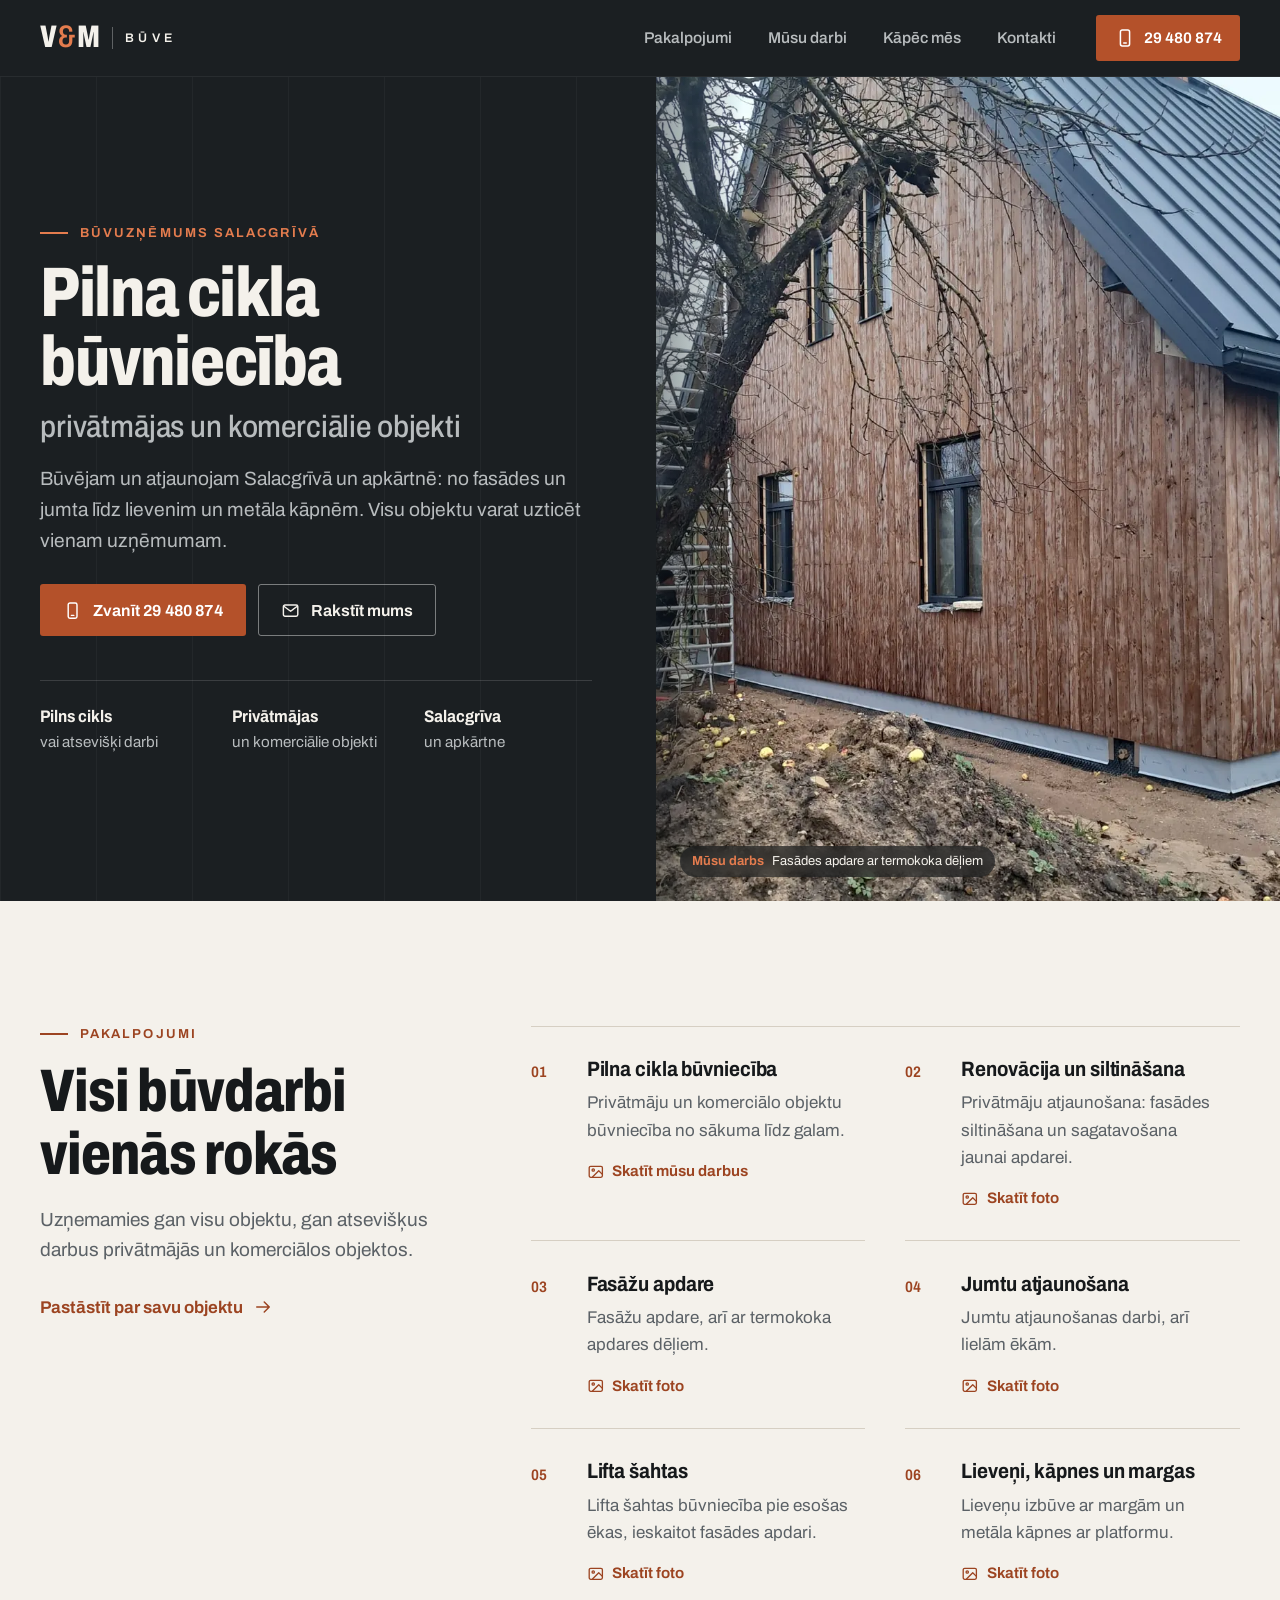
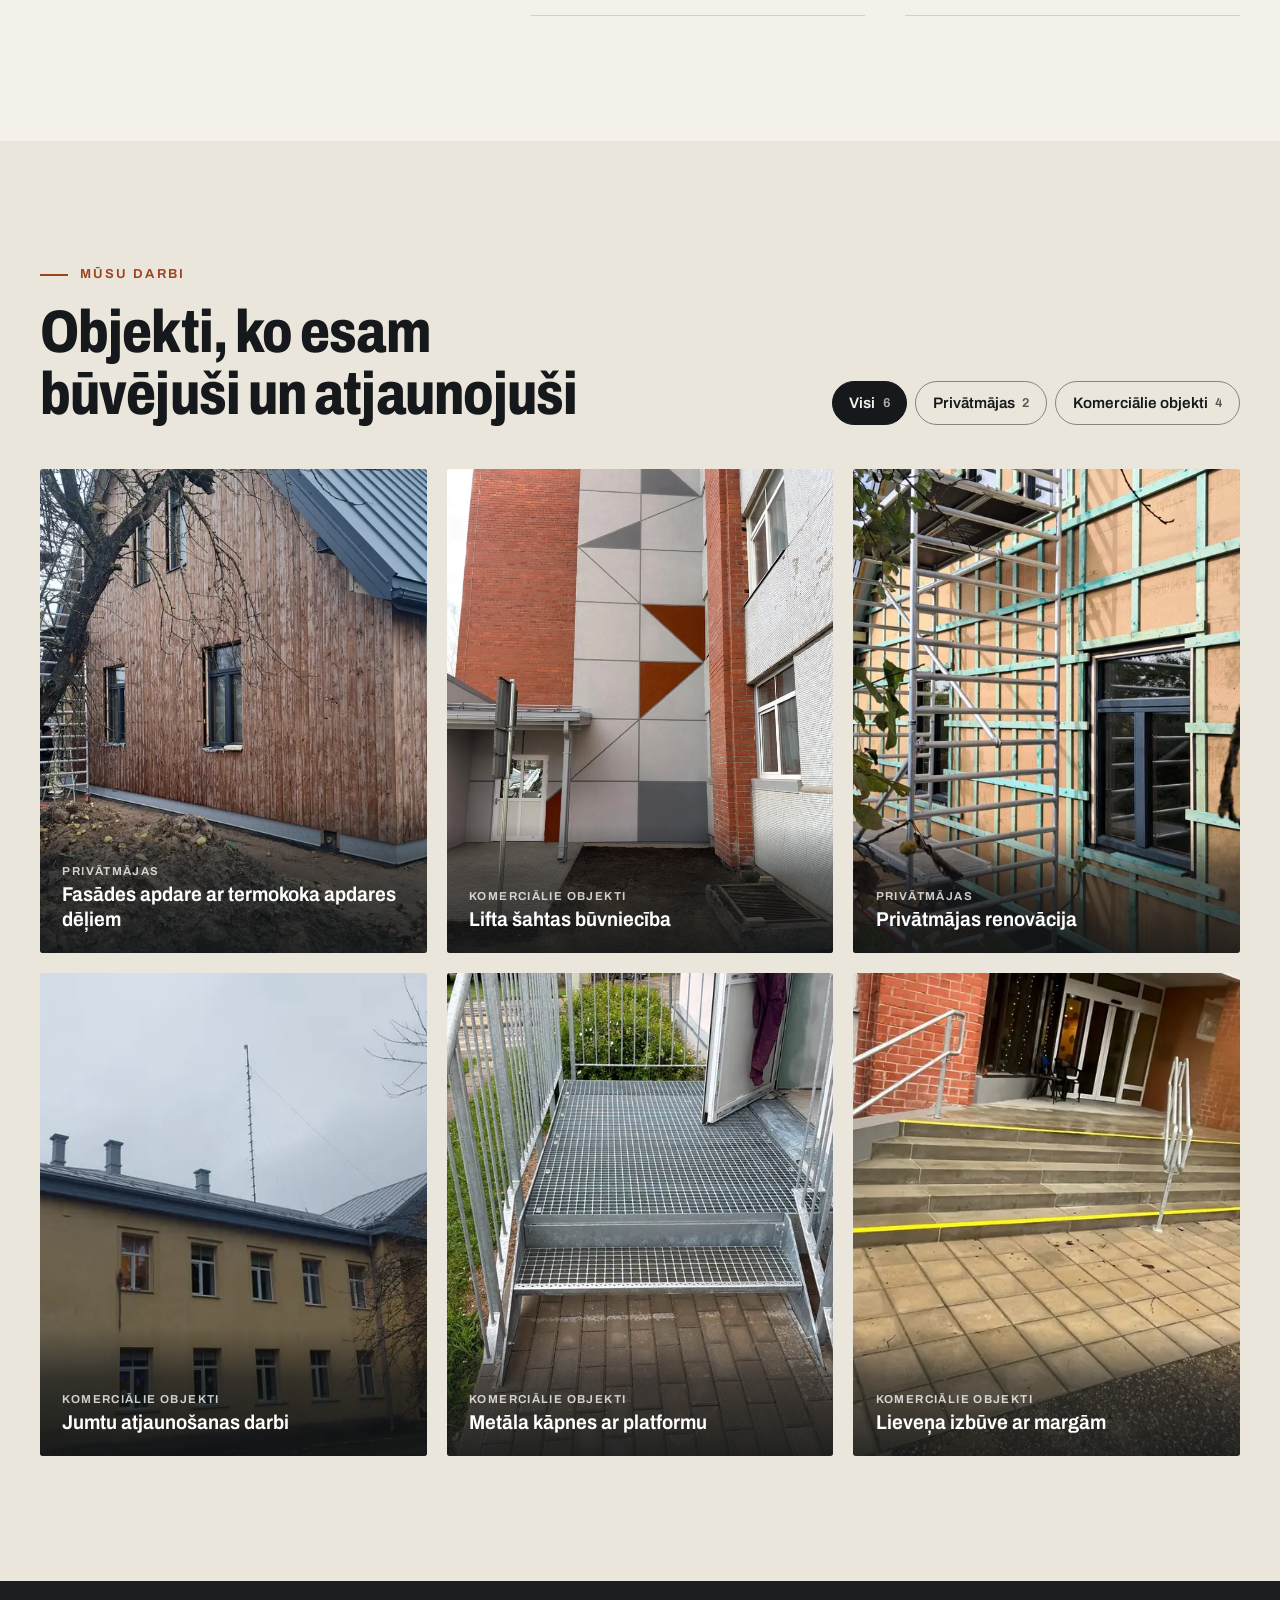
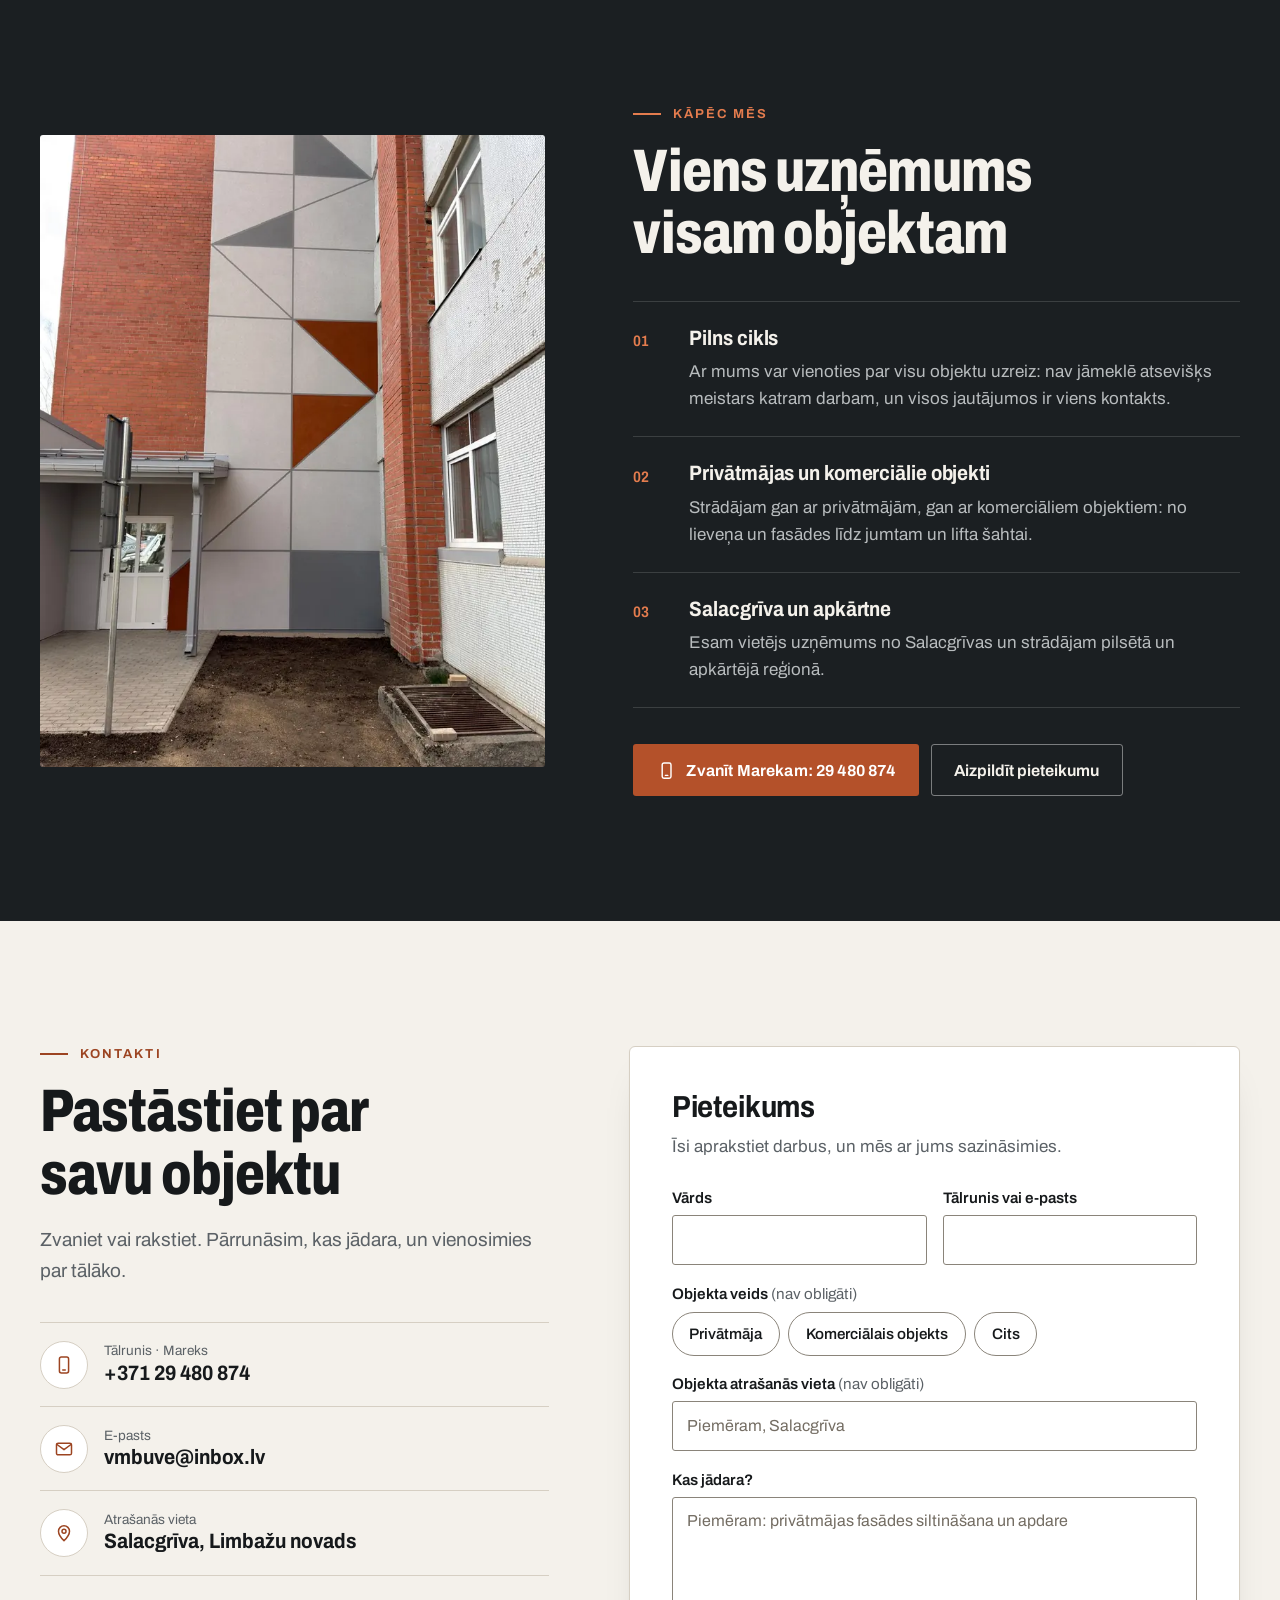
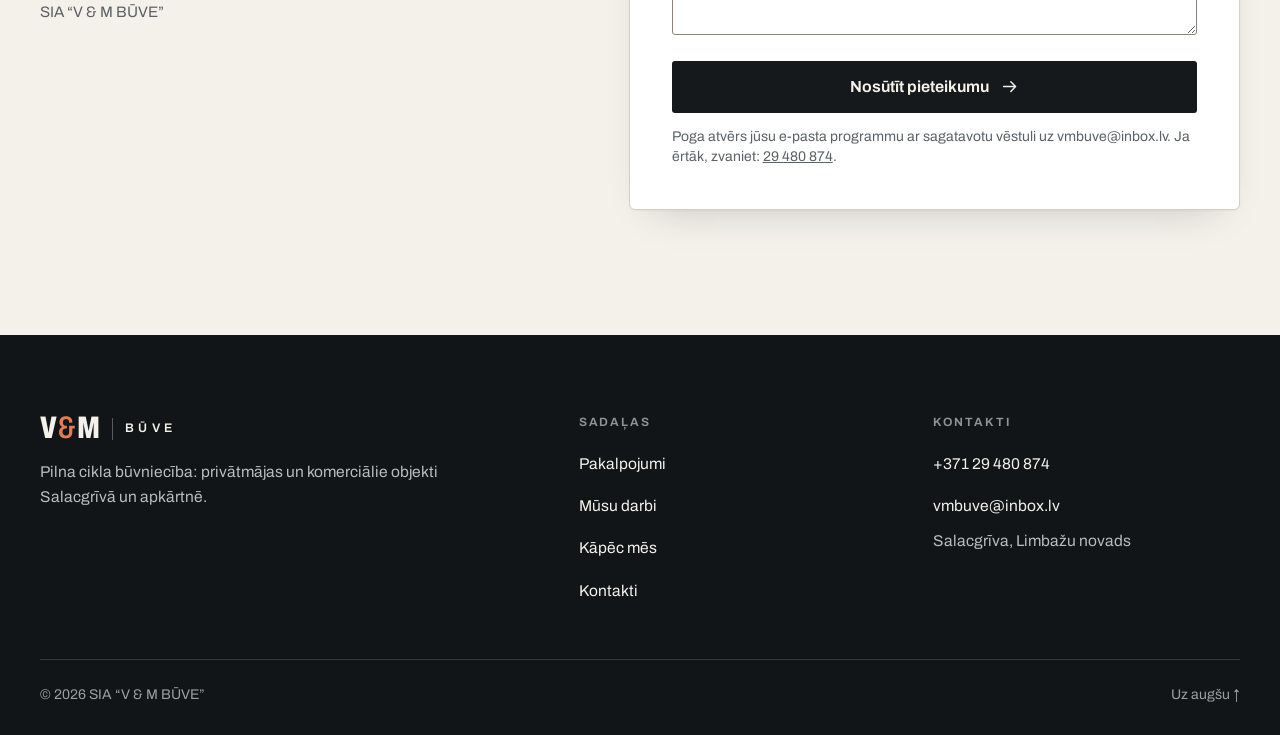
==== index.html @ 49318ffb "Homepage concept vmbuve" ====
<!doctype html>
<html lang="lv">
<head>
  <meta charset="utf-8">
  <meta name="viewport" content="width=device-width, initial-scale=1, viewport-fit=cover">
  <title>V &amp; M Būve: pilna cikla būvniecība Salacgrīvā</title>
  <meta name="description" content="SIA “V &amp; M BŪVE”: pilna cikla būvniecība Salacgrīvā un apkārtnē: privātmājas un komerciālie objekti, renovācija, fasādes, jumti, lieveņi un metāla kāpnes. Tālr. 29 480 874.">
  <meta name="robots" content="noindex">
  <meta name="theme-color" content="#1b1f22">
  <meta name="format-detection" content="telephone=no">

  <meta property="og:type" content="website">
  <meta property="og:locale" content="lv_LV">
  <meta property="og:site_name" content="V &amp; M Būve">
  <meta property="og:title" content="V &amp; M Būve: pilna cikla būvniecība Salacgrīvā">
  <meta property="og:description" content="Privātmājas un komerciālie objekti Salacgrīvā un apkārtnē: būvniecība, renovācija, fasādes, jumti, lieveņi un metāla kāpnes. Zvaniet: 29 480 874.">
  <meta property="og:url" content="https://vasylian.com/vmbuve/">
  <meta property="og:image" content="https://vasylian.com/vmbuve/assets/img/og-image.jpg">
  <meta property="og:image:type" content="image/jpeg">
  <meta property="og:image:width" content="1200">
  <meta property="og:image:height" content="630">
  <meta property="og:image:alt" content="V &amp; M Būve: privātmājas fasāde ar termokoka apdares dēļiem">
  <meta name="twitter:card" content="summary_large_image">

  <link rel="icon" href="assets/img/favicon.svg" type="image/svg+xml">
  <link rel="apple-touch-icon" href="assets/img/apple-touch-icon.png">

  <link rel="preconnect" href="https://fonts.googleapis.com">
  <link rel="preconnect" href="https://fonts.gstatic.com" crossorigin>
  <link rel="preload" as="image"
        href="assets/img/darbi/fasade-apdare-ar-termokoka-apdares-deliem-1600.webp"
        imagesrcset="assets/img/darbi/fasade-apdare-ar-termokoka-apdares-deliem-960.webp 540w, assets/img/darbi/fasade-apdare-ar-termokoka-apdares-deliem-1600.webp 900w"
        imagesizes="(min-width: 1024px) 50vw, 100vw" fetchpriority="high">
  <link rel="stylesheet" href="https://fonts.googleapis.com/css2?family=Archivo:wdth,wght@62..125,400..800&amp;display=swap">
  <link rel="stylesheet" href="assets/css/style.css">

  <script type="application/ld+json">
  {
    "@context": "https://schema.org",
    "@type": "GeneralContractor",
    "name": "V & M Būve",
    "legalName": "SIA \"V & M BŪVE\"",
    "description": "Pilna cikla būvniecība: privātmājas un komerciālie objekti.",
    "telephone": "+371 29480874",
    "email": "vmbuve@inbox.lv",
    "address": {
      "@type": "PostalAddress",
      "addressLocality": "Salacgrīva",
      "addressRegion": "Limbažu novads",
      "addressCountry": "LV"
    },
    "areaServed": "Salacgrīva un apkārtne",
    "contactPoint": {
      "@type": "ContactPoint",
      "name": "Mareks",
      "telephone": "+371 29480874",
      "email": "vmbuve@inbox.lv",
      "contactType": "customer service",
      "availableLanguage": "lv"
    }
  }
  </script>

  <script src="assets/js/main.js" defer></script>
</head>
<body>
  <a class="skip-link" href="#saturs">Pāriet uz saturu</a>

  <svg width="0" height="0" style="position:absolute" aria-hidden="true" focusable="false">
    <symbol id="i-phone" viewBox="0 0 24 24"><rect x="6.5" y="2.5" width="11" height="19" rx="2.2"/><path d="M10.5 18h3"/></symbol>
    <symbol id="i-mail" viewBox="0 0 24 24"><rect x="3" y="5" width="18" height="14" rx="2"/><path d="m3.6 6.6 8.4 6.2 8.4-6.2"/></symbol>
    <symbol id="i-pin" viewBox="0 0 24 24"><path d="M12 21.2s-6.6-6.1-6.6-11.3a6.6 6.6 0 0 1 13.2 0c0 5.2-6.6 11.3-6.6 11.3z"/><circle cx="12" cy="9.9" r="2.4"/></symbol>
    <symbol id="i-arrow-right" viewBox="0 0 24 24"><path d="M4.5 12h15M13.5 6l6 6-6 6"/></symbol>
    <symbol id="i-arrow-left" viewBox="0 0 24 24"><path d="M19.5 12h-15M10.5 6l-6 6 6 6"/></symbol>
    <symbol id="i-close" viewBox="0 0 24 24"><path d="M6 6l12 12M18 6 6 18"/></symbol>
    <symbol id="i-expand" viewBox="0 0 24 24"><path d="M14 4h6v6M10 20H4v-6M20 4l-6.5 6.5M4 20l6.5-6.5"/></symbol>
    <symbol id="i-image" viewBox="0 0 24 24"><rect x="3" y="4.5" width="18" height="15" rx="2"/><circle cx="8.5" cy="9.5" r="1.6"/><path d="m21 15.5-5-5-8.5 8.5"/></symbol>
  </svg>

  <header class="site-header" id="top">
    <div class="container header-inner">
      <a class="brand" href="#top" aria-label="V &amp; M Būve, uz lapas sākumu">
        <span class="brand-vm" aria-hidden="true">V<span class="brand-amp">&amp;</span>M</span>
        <span class="brand-buve" aria-hidden="true">Būve</span>
      </a>

      <nav class="nav" id="nav" aria-label="Galvenā navigācija">
        <ul>
          <li><a href="#pakalpojumi">Pakalpojumi</a></li>
          <li><a href="#darbi">Mūsu darbi</a></li>
          <li><a href="#kapec-mes">Kāpēc mēs</a></li>
          <li><a href="#kontakti">Kontakti</a></li>
        </ul>
        <div class="nav-contacts">
          <a class="btn btn-primary btn-tel" href="tel:+37129480874">
            <svg class="icon" aria-hidden="true"><use href="#i-phone"/></svg>Zvanīt +371 29 480 874
          </a>
          <a class="btn btn-ghost" href="mailto:vmbuve@inbox.lv">
            <svg class="icon" aria-hidden="true"><use href="#i-mail"/></svg>vmbuve@inbox.lv
          </a>
        </div>
      </nav>

      <a class="header-call" href="tel:+37129480874" aria-label="Zvanīt: +371 29 480 874">
        <svg class="icon" aria-hidden="true"><use href="#i-phone"/></svg>
        <span class="header-call-text">29 480 874</span>
      </a>

      <button class="menu-toggle" type="button" aria-expanded="false" aria-controls="nav">
        <span class="sr-only">Izvēlne</span>
        <span class="menu-bars" aria-hidden="true"><span></span><span></span><span></span></span>
      </button>
    </div>
  </header>

  <main id="saturs">

    <section class="hero is-dark" aria-labelledby="hero-title">
      <figure class="hero-media">
        <img src="assets/img/darbi/fasade-apdare-ar-termokoka-apdares-deliem-1600.webp"
             srcset="assets/img/darbi/fasade-apdare-ar-termokoka-apdares-deliem-960.webp 540w, assets/img/darbi/fasade-apdare-ar-termokoka-apdares-deliem-1600.webp 900w"
             sizes="(min-width: 1024px) 50vw, 100vw"
             width="900" height="1600"
             alt="Privātmāja ar termokoka apdares dēļu fasādi un metāla jumtu"
             fetchpriority="high" decoding="async">
        <figcaption class="hero-caption"><span><b>Mūsu darbs</b> Fasādes apdare ar termokoka dēļiem</span></figcaption>
      </figure>

      <div class="hero-body">
        <p class="eyebrow">Būvuzņēmums Salacgrīvā</p>
        <h1 id="hero-title">Pilna cikla būvniecība<span class="sr-only">: </span><span class="hero-sub">privātmājas un komerciālie objekti</span></h1>
        <p class="hero-lead">Būvējam un atjaunojam Salacgrīvā un apkārtnē: no fasādes un jumta līdz lievenim un metāla kāpnēm. Visu objektu varat uzticēt vienam uzņēmumam.</p>
        <div class="hero-actions">
          <a class="btn btn-primary btn-tel" href="tel:+37129480874">
            <svg class="icon" aria-hidden="true"><use href="#i-phone"/></svg>Zvanīt 29 480 874
          </a>
          <a class="btn btn-ghost" href="#pieteikums">
            <svg class="icon" aria-hidden="true"><use href="#i-mail"/></svg>Rakstīt mums
          </a>
        </div>
        <ul class="hero-facts">
          <li><strong>Pilns cikls</strong>vai atsevišķi darbi</li>
          <li><strong>Privātmājas</strong>un komerciālie objekti</li>
          <li><strong>Salacgrīva</strong>un apkārtne</li>
        </ul>
      </div>
    </section>

    <section class="section services" id="pakalpojumi" aria-labelledby="pakalpojumi-title">
      <div class="container services-grid">
        <div class="services-head">
          <p class="eyebrow">Pakalpojumi</p>
          <h2 id="pakalpojumi-title">Visi būvdarbi vienās rokās</h2>
          <p class="section-lead">Uzņemamies gan visu objektu, gan atsevišķus darbus privātmājās un komerciālos objektos.</p>
          <a class="link-arrow" href="#pieteikums">Pastāstīt par savu objektu <svg class="icon" aria-hidden="true"><use href="#i-arrow-right"/></svg></a>
        </div>

        <ol class="service-list">
          <li class="service">
            <span class="service-num" aria-hidden="true">01</span>
            <h3>Pilna cikla būvniecība</h3>
            <p>Privātmāju un komerciālo objektu būvniecība no sākuma līdz galam.</p>
            <a class="service-photo" href="#darbi"><svg class="icon" aria-hidden="true"><use href="#i-image"/></svg>Skatīt mūsu darbus</a>
          </li>
          <li class="service">
            <span class="service-num" aria-hidden="true">02</span>
            <h3>Renovācija un siltināšana</h3>
            <p>Privātmāju atjaunošana: fasādes siltināšana un sagatavošana jaunai apdarei.</p>
            <button class="service-photo" type="button" data-images="privatmajas-renovacija" hidden><svg class="icon" aria-hidden="true"><use href="#i-image"/></svg>Skatīt foto<span class="sr-only">: Renovācija un siltināšana</span></button>
          </li>
          <li class="service">
            <span class="service-num" aria-hidden="true">03</span>
            <h3>Fasāžu apdare</h3>
            <p>Fasāžu apdare, arī ar termokoka apdares dēļiem.</p>
            <button class="service-photo" type="button" data-images="fasade-apdare-ar-termokoka-apdares-deliem" hidden><svg class="icon" aria-hidden="true"><use href="#i-image"/></svg>Skatīt foto<span class="sr-only">: Fasāžu apdare</span></button>
          </li>
          <li class="service">
            <span class="service-num" aria-hidden="true">04</span>
            <h3>Jumtu atjaunošana</h3>
            <p>Jumtu atjaunošanas darbi, arī lielām ēkām.</p>
            <button class="service-photo" type="button" data-images="jumtu-atjaunosanas-darbi" hidden><svg class="icon" aria-hidden="true"><use href="#i-image"/></svg>Skatīt foto<span class="sr-only">: Jumtu atjaunošana</span></button>
          </li>
          <li class="service">
            <span class="service-num" aria-hidden="true">05</span>
            <h3>Lifta šahtas</h3>
            <p>Lifta šahtas būvniecība pie esošas ēkas, ieskaitot fasādes apdari.</p>
            <button class="service-photo" type="button" data-images="lifta-sahtas-buvnieciba" hidden><svg class="icon" aria-hidden="true"><use href="#i-image"/></svg>Skatīt foto<span class="sr-only">: Lifta šahtas</span></button>
          </li>
          <li class="service">
            <span class="service-num" aria-hidden="true">06</span>
            <h3>Lieveņi, kāpnes un margas</h3>
            <p>Lieveņu izbūve ar margām un metāla kāpnes ar platformu.</p>
            <button class="service-photo" type="button" data-images="lievena-izbuve-ar-margam metala-kapnes-ar-platformu" hidden><svg class="icon" aria-hidden="true"><use href="#i-image"/></svg>Skatīt foto<span class="sr-only">: Lieveņi, kāpnes un margas</span></button>
          </li>
        </ol>
      </div>
    </section>

    <section class="section works" id="darbi" aria-labelledby="darbi-title">
      <div class="container">
        <div class="works-head">
          <div>
            <p class="eyebrow">Mūsu darbi</p>
            <h2 id="darbi-title">Objekti, ko esam būvējuši un atjaunojuši</h2>
          </div>
          <div class="filters" id="filters" role="group" aria-label="Rādīt objektus" hidden></div>
        </div>
        <ul class="gallery" id="gallery"></ul>
        <noscript><p class="gallery-note">Lai apskatītu fotogrāfijas, pārlūkā ieslēdziet JavaScript.</p></noscript>
      </div>
    </section>

    <section class="section why is-dark" id="kapec-mes" aria-labelledby="kapec-title">
      <div class="container why-grid">
        <figure class="why-media">
          <img src="assets/img/darbi/lifta-sahtas-buvnieciba-960.webp"
               srcset="assets/img/darbi/lifta-sahtas-buvnieciba-960.webp 720w, assets/img/darbi/lifta-sahtas-buvnieciba-1600.webp 1200w"
               sizes="(min-width: 1024px) 40vw, 100vw"
               width="720" height="960"
               alt="Lifta šahta pie esošas ēkas ar ģeometrisku fasādes rakstu"
               loading="lazy" decoding="async">
        </figure>

        <div class="why-body">
          <p class="eyebrow">Kāpēc mēs</p>
          <h2 id="kapec-title">Viens uzņēmums visam objektam</h2>
          <ol class="why-list">
            <li class="why-item">
              <span class="why-num" aria-hidden="true">01</span>
              <h3>Pilns cikls</h3>
              <p>Ar mums var vienoties par visu objektu uzreiz: nav jāmeklē atsevišķs meistars katram darbam, un visos jautājumos ir viens kontakts.</p>
            </li>
            <li class="why-item">
              <span class="why-num" aria-hidden="true">02</span>
              <h3>Privātmājas un komerciālie objekti</h3>
              <p>Strādājam gan ar privātmājām, gan ar komerciāliem objektiem: no lieveņa un fasādes līdz jumtam un lifta šahtai.</p>
            </li>
            <li class="why-item">
              <span class="why-num" aria-hidden="true">03</span>
              <h3>Salacgrīva un apkārtne</h3>
              <p>Esam vietējs uzņēmums no Salacgrīvas un strādājam pilsētā un apkārtējā reģionā.</p>
            </li>
          </ol>
          <div class="why-actions">
            <a class="btn btn-primary btn-tel" href="tel:+37129480874">
              <svg class="icon" aria-hidden="true"><use href="#i-phone"/></svg>Zvanīt Marekam: 29 480 874
            </a>
            <a class="btn btn-ghost" href="#pieteikums">Aizpildīt pieteikumu</a>
          </div>
        </div>
      </div>
    </section>

    <section class="section contact" id="kontakti" aria-labelledby="kontakti-title">
      <div class="container contact-grid">
        <div class="contact-info">
          <p class="eyebrow">Kontakti</p>
          <h2 id="kontakti-title">Pastāstiet par savu objektu</h2>
          <p class="section-lead">Zvaniet vai rakstiet. Pārrunāsim, kas jādara, un vienosimies par tālāko.</p>

          <ul class="contact-list">
            <li>
              <a class="contact-row" href="tel:+37129480874">
                <span class="contact-ico"><svg class="icon" aria-hidden="true"><use href="#i-phone"/></svg></span>
                <span><span class="contact-label">Tālrunis · Mareks</span><span class="contact-value">+371 29 480 874</span></span>
              </a>
            </li>
            <li>
              <a class="contact-row" href="mailto:vmbuve@inbox.lv">
                <span class="contact-ico"><svg class="icon" aria-hidden="true"><use href="#i-mail"/></svg></span>
                <span><span class="contact-label">E-pasts</span><span class="contact-value">vmbuve@inbox.lv</span></span>
              </a>
            </li>
            <li>
              <div class="contact-row">
                <span class="contact-ico"><svg class="icon" aria-hidden="true"><use href="#i-pin"/></svg></span>
                <span><span class="contact-label">Atrašanās vieta</span><span class="contact-value">Salacgrīva, Limbažu novads</span></span>
              </div>
            </li>
          </ul>
          <p class="contact-company">SIA “V &amp; M BŪVE”</p>
        </div>

        <form class="enquiry" id="pieteikums" action="mailto:vmbuve@inbox.lv" method="post" enctype="text/plain" aria-labelledby="pieteikums-title">
          <h3 id="pieteikums-title">Pieteikums</h3>
          <p class="enquiry-intro">Īsi aprakstiet darbus, un mēs ar jums sazināsimies.</p>

          <div class="field-row">
            <div class="field">
              <label for="f-vards">Vārds</label>
              <input id="f-vards" name="vards" type="text" autocomplete="name" required aria-describedby="f-vards-err">
              <p class="field-error" id="f-vards-err" aria-live="polite"></p>
            </div>
            <div class="field">
              <label for="f-kontakts">Tālrunis vai e-pasts</label>
              <input id="f-kontakts" name="kontakts" type="text" autocomplete="tel" required aria-describedby="f-kontakts-err">
              <p class="field-error" id="f-kontakts-err" aria-live="polite"></p>
            </div>
          </div>

          <fieldset class="choice-group">
            <legend>Objekta veids <span class="optional">(nav obligāti)</span></legend>
            <div class="choices">
              <label class="choice"><input type="radio" name="objekts" value="Privātmāja"><span>Privātmāja</span></label>
              <label class="choice"><input type="radio" name="objekts" value="Komerciālais objekts"><span>Komerciālais objekts</span></label>
              <label class="choice"><input type="radio" name="objekts" value="Cits"><span>Cits</span></label>
            </div>
          </fieldset>

          <div class="field">
            <label for="f-vieta">Objekta atrašanās vieta <span class="optional">(nav obligāti)</span></label>
            <input id="f-vieta" name="vieta" type="text" autocomplete="address-level2" placeholder="Piemēram, Salacgrīva">
          </div>

          <div class="field">
            <label for="f-apraksts">Kas jādara?</label>
            <textarea id="f-apraksts" name="apraksts" rows="5" required aria-describedby="f-apraksts-err" placeholder="Piemēram: privātmājas fasādes siltināšana un apdare"></textarea>
            <p class="field-error" id="f-apraksts-err" aria-live="polite"></p>
          </div>

          <button class="btn btn-dark enquiry-submit" type="submit">
            Nosūtīt pieteikumu <svg class="icon" aria-hidden="true"><use href="#i-arrow-right"/></svg>
          </button>
          <p class="form-note">Poga atvērs jūsu e-pasta programmu ar sagatavotu vēstuli uz vmbuve@inbox.lv. Ja ērtāk, zvaniet: <a href="tel:+37129480874">29 480 874</a>.</p>
          <p class="form-status" id="form-status" role="status" hidden></p>
        </form>
      </div>
    </section>

  </main>

  <footer class="site-footer">
    <div class="container footer-grid">
      <div class="footer-brand">
        <a class="brand" href="#top" aria-label="V &amp; M Būve, uz lapas sākumu">
          <span class="brand-vm" aria-hidden="true">V<span class="brand-amp">&amp;</span>M</span>
          <span class="brand-buve" aria-hidden="true">Būve</span>
        </a>
        <p>Pilna cikla būvniecība: privātmājas un komerciālie objekti Salacgrīvā un apkārtnē.</p>
      </div>
      <nav aria-label="Lapas sadaļas">
        <p class="footer-title">Sadaļas</p>
        <ul class="footer-links">
          <li><a href="#pakalpojumi">Pakalpojumi</a></li>
          <li><a href="#darbi">Mūsu darbi</a></li>
          <li><a href="#kapec-mes">Kāpēc mēs</a></li>
          <li><a href="#kontakti">Kontakti</a></li>
        </ul>
      </nav>
      <div>
        <p class="footer-title">Kontakti</p>
        <ul class="footer-links">
          <li><a href="tel:+37129480874">+371 29 480 874</a></li>
          <li><a href="mailto:vmbuve@inbox.lv">vmbuve@inbox.lv</a></li>
          <li>Salacgrīva, Limbažu novads</li>
        </ul>
      </div>
    </div>
    <div class="container footer-bottom">
      <p>© 2026 SIA “V &amp; M BŪVE”</p>
      <a href="#top">Uz augšu ↑</a>
    </div>
  </footer>

  <div class="callbar" id="callbar">
    <a class="btn btn-primary btn-tel" href="tel:+37129480874">
      <svg class="icon" aria-hidden="true"><use href="#i-phone"/></svg>Zvanīt
    </a>
    <a class="btn btn-ghost" href="#pieteikums">
      <svg class="icon" aria-hidden="true"><use href="#i-mail"/></svg>Rakstīt
    </a>
  </div>

  <dialog class="lightbox" id="lightbox" aria-labelledby="lb-title">
    <div class="lb">
      <div class="lb-top">
        <span class="lb-count" id="lb-count"></span>
        <button class="lb-btn lb-close" type="button" aria-label="Aizvērt">
          <svg class="icon" aria-hidden="true"><use href="#i-close"/></svg>
        </button>
      </div>
      <div class="lb-stage" id="lb-stage"></div>
      <div class="lb-bottom">
        <div class="lb-caption">
          <p class="lb-cat" id="lb-cat"></p>
          <p class="lb-title" id="lb-title"></p>
        </div>
        <div class="lb-nav">
          <button class="lb-btn lb-prev" type="button" aria-label="Iepriekšējais foto">
            <svg class="icon" aria-hidden="true"><use href="#i-arrow-left"/></svg>
          </button>
          <button class="lb-btn lb-next" type="button" aria-label="Nākamais foto">
            <svg class="icon" aria-hidden="true"><use href="#i-arrow-right"/></svg>
          </button>
        </div>
      </div>
    </div>
  </dialog>
</body>
</html>
---- assets/css/style.css ----
/* V & M Būve — style.css */

:root {
  --paper: #f4f1eb;
  --paper-2: #ebe6dc;
  --white: #ffffff;
  --ink: #16191b;
  --ink-2: #3a4045;
  --muted: #5b6166;
  --line: #d6cfc3;
  --field-line: #8a847a;
  --graphite: #1b1f22;
  --graphite-2: #23282c;
  --graphite-3: #121517;
  --graphite-line: rgba(255, 255, 255, 0.14);
  --on-dark: #f4f1eb;
  --on-dark-2: #b8bcbe;
  --accent: #b4512a;
  --accent-hover: #9a4322;
  --accent-ink: #9c4421;
  --accent-light: #e47c4e;
  --error: #a3261a;
  --focus: var(--accent-ink);
  --radius: 3px;
  --header-h: 64px;
  --gutter: clamp(1.25rem, 4vw, 2.5rem);
  --container: 77.5rem;
  --font: "Archivo", "Segoe UI", Roboto, "Helvetica Neue", Arial, sans-serif;
  --ease: cubic-bezier(0.2, 0.7, 0.2, 1);
}

@media (min-width: 1024px) {
  :root { --header-h: 76px; }
}

/* ---------- base ---------- */

*, *::before, *::after { box-sizing: border-box; }

html {
  -webkit-text-size-adjust: 100%;
  text-size-adjust: 100%;
  scroll-padding-top: var(--header-h);
}

@media (prefers-reduced-motion: no-preference) {
  html { scroll-behavior: smooth; }
}

html.lb-open,
html.menu-open { overflow: hidden; }

@media (min-width: 1024px) {
  html.menu-open { overflow: visible; }
}

body {
  margin: 0;
  background: var(--paper);
  color: var(--ink);
  font-family: var(--font);
  font-size: 1.0625rem;
  line-height: 1.6;
  -webkit-font-smoothing: antialiased;
  -moz-osx-font-smoothing: grayscale;
}

img, svg { display: block; max-width: 100%; }
img { height: auto; }

a { color: inherit; }

p { margin: 0; text-wrap: pretty; }

h1, h2, h3 {
  margin: 0;
  font-weight: 800;
  font-stretch: 78%;
  line-height: 1.04;
  letter-spacing: -0.015em;
  text-wrap: balance;
}

h2 { font-size: clamp(2.125rem, 1.35rem + 3.1vw, 3.75rem); }

h3 {
  font-size: 1.3rem;
  font-weight: 700;
  font-stretch: 88%;
  line-height: 1.2;
  letter-spacing: -0.005em;
}

:focus-visible {
  outline: 3px solid var(--focus);
  outline-offset: 3px;
}

.sr-only {
  position: absolute !important;
  width: 1px; height: 1px;
  padding: 0; margin: -1px;
  overflow: hidden;
  clip: rect(0 0 0 0);
  white-space: nowrap;
  border: 0;
}

.skip-link {
  position: absolute;
  left: 1rem; top: -4rem;
  z-index: 100;
  padding: 0.75rem 1rem;
  background: var(--white);
  color: var(--ink);
  font-weight: 600;
  border-radius: var(--radius);
  text-decoration: none;
}
.skip-link:focus { top: 0.75rem; }

.container {
  width: min(100% - 2 * var(--gutter), var(--container));
  margin-inline: auto;
}

.section { padding-block: clamp(4.5rem, 3rem + 6vw, 8.5rem); }

.icon {
  width: 1.25rem;
  height: 1.25rem;
  flex: none;
  fill: none;
  stroke: currentColor;
  stroke-width: 1.8;
  stroke-linecap: round;
  stroke-linejoin: round;
}

.eyebrow {
  display: flex;
  align-items: center;
  gap: 0.75rem;
  margin-bottom: 1.1rem;
  font-size: 0.8125rem;
  font-weight: 650;
  line-height: 1.3;
  letter-spacing: 0.16em;
  text-transform: uppercase;
  color: var(--accent-ink);
}
.eyebrow::before {
  content: "";
  width: 1.75rem;
  height: 2px;
  background: currentColor;
  flex: none;
}

.section-lead {
  margin-top: 1.25rem;
  max-width: 34em;
  font-size: clamp(1.0625rem, 1rem + 0.25vw, 1.1875rem);
  color: var(--muted);
}

/* dark surfaces */
.is-dark {
  background: var(--graphite);
  color: var(--on-dark);
  --focus: var(--accent-light);
}
.is-dark .eyebrow { color: var(--accent-light); }
.is-dark .section-lead { color: var(--on-dark-2); }

/* ---------- buttons ---------- */

.btn {
  display: inline-flex;
  align-items: center;
  justify-content: center;
  gap: 0.65rem;
  min-height: 3.25rem;
  padding: 0.75rem 1.4rem;
  border: 1px solid transparent;
  border-radius: var(--radius);
  font: inherit;
  font-size: 1rem;
  font-weight: 650;
  line-height: 1.2;
  text-align: center;
  text-decoration: none;
  cursor: pointer;
  transition: background-color 0.2s, border-color 0.2s, color 0.2s;
}
.btn .icon { width: 1.2rem; height: 1.2rem; }

.btn-primary { background: var(--accent); color: #fff; }
.btn-primary:hover { background: var(--accent-hover); }

.btn-ghost { border-color: rgba(255, 255, 255, 0.42); color: var(--on-dark); }
.btn-ghost:hover { background: rgba(255, 255, 255, 0.08); border-color: rgba(255, 255, 255, 0.75); }

.btn-dark { background: var(--ink); color: var(--paper); }
.btn-dark:hover { background: #2c3236; }

.btn-tel { font-variant-numeric: tabular-nums; letter-spacing: 0.01em; }

.link-arrow {
  display: inline-flex;
  align-items: center;
  gap: 0.6rem;
  min-height: 44px;
  font-weight: 650;
  color: var(--accent-ink);
  text-decoration: none;
  border-bottom: 1px solid transparent;
}
.link-arrow .icon { transition: transform 0.25s var(--ease); }
.link-arrow:hover .icon { transform: translateX(4px); }

/* ---------- brand ---------- */

.brand {
  display: inline-flex;
  align-items: center;
  gap: 0.75rem;
  color: inherit;
  text-decoration: none;
  line-height: 1;
}
.brand-vm {
  font-size: 1.75rem;
  font-weight: 800;
  font-stretch: 72%;
  letter-spacing: 0.005em;
}
.brand-amp {
  margin: 0 0.04em;
  font-weight: 600;
  color: var(--accent-light);
}
.brand-buve {
  padding: 0.3rem 0 0.3rem 0.75rem;
  border-left: 1px solid rgba(255, 255, 255, 0.3);
  font-size: 0.78rem;
  font-weight: 600;
  letter-spacing: 0.36em;
  margin-right: -0.36em;
  text-transform: uppercase;
}

/* ---------- header ---------- */

.site-header {
  position: sticky;
  top: 0;
  z-index: 50;
  background: var(--graphite);
  color: var(--on-dark);
  --focus: var(--accent-light);
  border-bottom: 1px solid rgba(255, 255, 255, 0.06);
}

.header-inner {
  display: flex;
  align-items: center;
  gap: 0.5rem;
  height: var(--header-h);
}
.header-inner .brand { margin-right: auto; }

.nav {
  position: fixed;
  top: var(--header-h);
  left: 0;
  right: 0;
  bottom: 0;
  overflow-y: auto;
  overscroll-behavior: contain;
  padding: 0.25rem var(--gutter) 1.75rem;
  background: var(--graphite);
  border-top: 1px solid var(--graphite-line);
  box-shadow: 0 24px 40px rgba(0, 0, 0, 0.35);
  display: none;
}
.nav.is-open { display: block; }

.nav ul { list-style: none; margin: 0; padding: 0; }
.nav li { border-bottom: 1px solid var(--graphite-line); }
.nav ul a {
  display: block;
  padding: 1rem 0;
  color: var(--on-dark);
  text-decoration: none;
  font-size: 1.375rem;
  font-weight: 700;
  font-stretch: 85%;
}

.nav-contacts {
  display: grid;
  gap: 0.75rem;
  margin-top: 1.5rem;
}
.nav-contacts .btn { width: 100%; }

.header-call {
  display: inline-flex;
  align-items: center;
  justify-content: center;
  gap: 0.55rem;
  min-width: 44px;
  height: 44px;
  padding: 0 0.7rem;
  border-radius: var(--radius);
  background: var(--accent);
  color: #fff;
  font-weight: 650;
  font-size: 0.95rem;
  text-decoration: none;
  font-variant-numeric: tabular-nums;
  transition: background-color 0.2s;
}
.header-call:hover { background: var(--accent-hover); }
.header-call-text { display: none; }

.menu-toggle {
  display: inline-grid;
  place-items: center;
  width: 44px;
  height: 44px;
  padding: 0;
  border: 1px solid rgba(255, 255, 255, 0.22);
  border-radius: var(--radius);
  background: transparent;
  color: var(--on-dark);
  cursor: pointer;
}
.menu-bars {
  position: relative;
  width: 20px;
  height: 14px;
}
.menu-bars span {
  position: absolute;
  left: 0;
  width: 100%;
  height: 2px;
  background: currentColor;
  border-radius: 1px;
  transition: transform 0.25s var(--ease), opacity 0.2s, top 0.25s var(--ease);
}
.menu-bars span:nth-child(1) { top: 0; }
.menu-bars span:nth-child(2) { top: 6px; }
.menu-bars span:nth-child(3) { top: 12px; }
.menu-toggle[aria-expanded="true"] .menu-bars span:nth-child(1) { top: 6px; transform: rotate(45deg); }
.menu-toggle[aria-expanded="true"] .menu-bars span:nth-child(2) { opacity: 0; }
.menu-toggle[aria-expanded="true"] .menu-bars span:nth-child(3) { top: 6px; transform: rotate(-45deg); }

@media (min-width: 600px) {
  .header-call { padding: 0 1rem; }
  .header-call-text { display: inline; }
}

@media (min-width: 1024px) {
  .header-inner { gap: 2.5rem; }
  .brand-vm { font-size: 1.95rem; }
  .nav {
    position: static;
    display: block;
    overflow: visible;
    padding: 0;
    background: none;
    border: 0;
    box-shadow: none;
  }
  .nav ul { display: flex; gap: 2.25rem; }
  .nav li { border: 0; }
  .nav ul a {
    position: relative;
    padding: 0.5rem 0;
    font-size: 0.975rem;
    font-weight: 550;
    font-stretch: 100%;
    color: var(--on-dark-2);
    transition: color 0.2s;
  }
  .nav ul a::after {
    content: "";
    position: absolute;
    left: 0; right: 0; bottom: 0.1rem;
    height: 2px;
    background: var(--accent-light);
    transform: scaleX(0);
    transform-origin: left;
    transition: transform 0.3s var(--ease);
  }
  .nav ul a:hover { color: #fff; }
  .nav ul a:hover::after { transform: scaleX(1); }
  .nav-contacts, .menu-toggle { display: none; }
  .header-call { height: 46px; padding: 0 1.15rem; }
}

/* ---------- hero ---------- */

.hero {
  position: relative;
  display: grid;
  min-height: calc(100vh - var(--header-h));
  min-height: calc(100svh - var(--header-h));
  overflow: hidden;
}

.hero-media {
  position: absolute;
  inset: 0;
  margin: 0;
}
.hero-media img {
  width: 100%;
  height: 100%;
  object-fit: cover;
  object-position: 50% 18%;
}
.hero-media::after {
  content: "";
  position: absolute;
  inset: 0;
  background: linear-gradient(
    180deg,
    rgba(27, 31, 34, 0.38) 0%,
    rgba(27, 31, 34, 0) 18%,
    rgba(27, 31, 34, 0) 40%,
    rgba(27, 31, 34, 0.55) 100%
  );
}

.hero-caption {
  position: absolute;
  z-index: 1;
  top: 1rem;
  left: var(--gutter);
  right: var(--gutter);
  display: flex;
  justify-content: flex-start;
  pointer-events: none;
}
.hero-caption span {
  display: inline-flex;
  align-items: center;
  gap: 0.5rem;
  max-width: 100%;
  padding: 0.45rem 0.75rem;
  border-radius: 999px;
  background: rgba(18, 21, 23, 0.62);
  -webkit-backdrop-filter: blur(6px);
  backdrop-filter: blur(6px);
  color: var(--on-dark);
  font-size: 0.8125rem;
  line-height: 1.3;
}
.hero-caption b {
  font-weight: 650;
  color: var(--accent-light);
  white-space: nowrap;
}

.hero-body {
  position: relative;
  z-index: 1;
  align-self: end;
  width: min(100% - 2 * var(--gutter), var(--container));
  margin-inline: auto;
  padding: 7rem 0 2.25rem;
}
/* dark backdrop under the text on phones and tablets, whatever the screen height */
.hero-body::before {
  content: "";
  position: absolute;
  z-index: -1;
  top: 0;
  bottom: 0;
  left: calc(-1 * var(--gutter));
  right: calc(-1 * var(--gutter));
  background: linear-gradient(
    180deg,
    rgba(27, 31, 34, 0) 0,
    rgba(27, 31, 34, 0.78) 5.5rem,
    rgba(27, 31, 34, 0.93) 10rem,
    var(--graphite) 100%
  );
}

.hero h1 {
  font-size: clamp(2.65rem, 1.35rem + 5.2vw, 5.4rem);
  line-height: 0.98;
  letter-spacing: -0.02em;
}
.hero-sub {
  display: block;
  margin-top: 0.4em;
  font-size: 0.44em;
  font-weight: 500;
  font-stretch: 88%;
  line-height: 1.15;
  letter-spacing: -0.005em;
  color: var(--on-dark-2);
}

.hero-lead {
  margin-top: 1.25rem;
  max-width: 33em;
  font-size: clamp(1.0625rem, 1rem + 0.3vw, 1.2rem);
  color: var(--on-dark-2);
}

.hero-actions {
  display: grid;
  gap: 0.75rem;
  margin-top: 1.75rem;
}

.hero-facts {
  display: none;
  list-style: none;
  margin: 2.75rem 0 0;
  padding: 1.5rem 0 0;
  border-top: 1px solid var(--graphite-line);
  grid-template-columns: repeat(3, minmax(0, 1fr));
  gap: 1.5rem;
  font-size: 0.95rem;
  line-height: 1.4;
  color: var(--on-dark-2);
}
.hero-facts strong {
  display: block;
  margin-bottom: 0.2rem;
  font-size: 1.05rem;
  font-weight: 700;
  font-stretch: 90%;
  color: var(--on-dark);
}

@media (min-width: 480px) {
  .hero-actions { display: flex; flex-wrap: wrap; }
}

@media (min-width: 768px) {
  .hero-body { padding-bottom: 3.5rem; }
  .hero-facts { display: grid; }
}

@media (min-width: 1024px) {
  .hero {
    min-height: min(calc(100svh - var(--header-h)), 60rem);
    grid-template-columns:
      [full-start] minmax(var(--gutter), 1fr)
      [content-start] minmax(0, 41rem)
      [split] minmax(0, 36.5rem)
      [content-end] minmax(var(--gutter), 1fr)
      [full-end];
    background:
      linear-gradient(90deg, rgba(255, 255, 255, 0.035) 1px, transparent 1px) 0 0 / 6rem 100%,
      var(--graphite);
  }
  .hero-media {
    position: relative;
    inset: auto;
    grid-column: split / full-end;
    grid-row: 1;
  }
  .hero-media img { position: absolute; inset: 0; object-position: 50% 30%; }
  .hero-media::after {
    background: linear-gradient(90deg, rgba(27, 31, 34, 0.45) 0%, rgba(27, 31, 34, 0) 14%);
  }
  .hero-caption {
    top: auto;
    bottom: 1.5rem;
    left: 1.5rem;
    right: 1.5rem;
  }
  .hero-body {
    grid-column: content-start / split;
    grid-row: 1;
    align-self: center;
    width: auto;
    margin: 0;
    padding: 4.5rem 4rem 4.5rem 0;
  }
  .hero-body::before { display: none; }
  .hero h1 { font-size: clamp(3.5rem, 1.5rem + 3.6vw, 5.4rem); }
}

/* ---------- services ---------- */

.services-grid {
  display: grid;
  gap: 2.75rem;
}

.services-head .link-arrow { margin-top: 1.25rem; }

.service-list {
  list-style: none;
  margin: 0;
  padding: 0;
  border-top: 1px solid var(--line);
}

.service {
  display: grid;
  grid-template-columns: 2.5rem minmax(0, 1fr);
  column-gap: 1rem;
  align-content: start;
  padding: 1.6rem 0 1.5rem;
  border-bottom: 1px solid var(--line);
}
.service-num {
  grid-row: span 3;
  padding-top: 0.2rem;
  font-size: 0.95rem;
  font-weight: 650;
  font-stretch: 85%;
  font-variant-numeric: tabular-nums;
  color: var(--accent-ink);
}
.service p {
  margin-top: 0.45rem;
  color: var(--muted);
}
.service-photo {
  justify-self: start;
  display: inline-flex;
  align-items: center;
  gap: 0.5rem;
  min-height: 44px;
  margin-top: 0.35rem;
  margin-bottom: -0.5rem;
  padding: 0;
  border: 0;
  background: none;
  font: inherit;
  font-size: 0.95rem;
  font-weight: 650;
  color: var(--accent-ink);
  text-decoration: none;
  cursor: pointer;
}
.service-photo .icon { width: 1.1rem; height: 1.1rem; }
.service-photo:hover { text-decoration: underline; text-underline-offset: 0.2em; }

@media (min-width: 768px) {
  .service-list {
    display: grid;
    grid-template-columns: repeat(2, minmax(0, 1fr));
    column-gap: 2.5rem;
  }
  .service { padding: 1.9rem 0 1.75rem; }
}

@media (min-width: 1024px) {
  .services-grid {
    grid-template-columns: minmax(0, 4.4fr) minmax(0, 7.6fr);
    gap: 5rem;
    align-items: start;
  }
  .services-head {
    position: sticky;
    top: calc(var(--header-h) + 2.5rem);
  }
}

/* ---------- works / gallery ---------- */

.works { background: var(--paper-2); }

.works-head {
  display: grid;
  gap: 1.75rem;
  margin-bottom: 2rem;
}

.filters {
  display: flex;
  flex-wrap: wrap;
  gap: 0.5rem;
}
.filters[hidden] { display: none; }

.chip {
  display: inline-flex;
  align-items: center;
  gap: 0.45rem;
  min-height: 44px;
  padding: 0.5rem 1.05rem;
  border: 1px solid var(--field-line);
  border-radius: 999px;
  background: transparent;
  color: var(--ink);
  font: inherit;
  font-size: 0.95rem;
  font-weight: 600;
  line-height: 1.2;
  cursor: pointer;
  transition: background-color 0.2s, color 0.2s, border-color 0.2s;
}
.chip:hover { border-color: var(--ink); }
.chip[aria-pressed="true"] { background: var(--ink); border-color: var(--ink); color: var(--paper); }
.chip-count {
  font-size: 0.8rem;
  font-weight: 600;
  font-variant-numeric: tabular-nums;
  opacity: 0.7;
}

.gallery {
  list-style: none;
  margin: 0;
  padding: 0;
  display: grid;
  grid-template-columns: repeat(2, minmax(0, 1fr));
  gap: 0.625rem;
}
.gallery [hidden] { display: none; }

.tile-btn {
  position: relative;
  display: block;
  width: 100%;
  aspect-ratio: 4 / 5;
  padding: 0;
  border: 0;
  border-radius: var(--radius);
  overflow: hidden;
  background: var(--graphite-2);
  color: #fff;
  font: inherit;
  text-align: left;
  cursor: zoom-in;
}
.tile-btn img {
  width: 100%;
  height: 100%;
  object-fit: cover;
  transition: transform 0.7s var(--ease);
}
.tile-btn:hover img { transform: scale(1.04); }
.tile-btn:focus-visible { outline-offset: 2px; }

.tile-meta {
  position: absolute;
  inset: auto 0 0 0;
  display: grid;
  gap: 0.2rem;
  padding: 2.75rem 0.8rem 0.8rem;
  background: linear-gradient(180deg, rgba(17, 20, 22, 0) 0%, rgba(17, 20, 22, 0.6) 40%, rgba(17, 20, 22, 0.88) 100%);
}
.tile-cat {
  font-size: 0.7rem;
  font-weight: 650;
  line-height: 1.3;
  letter-spacing: 0.12em;
  text-transform: uppercase;
  color: rgba(255, 255, 255, 0.78);
}
.tile-title {
  font-size: 0.975rem;
  font-weight: 650;
  font-stretch: 92%;
  line-height: 1.25;
}
.tile-zoom {
  position: absolute;
  top: 0.65rem;
  right: 0.65rem;
  display: grid;
  place-items: center;
  width: 2.25rem;
  height: 2.25rem;
  border-radius: 50%;
  background: rgba(17, 20, 22, 0.55);
  color: #fff;
  opacity: 0;
  transform: scale(0.9);
  transition: opacity 0.25s, transform 0.25s var(--ease);
}
.tile-zoom .icon { width: 1rem; height: 1rem; }
.tile-btn:hover .tile-zoom, .tile-btn:focus-visible .tile-zoom { opacity: 1; transform: none; }

.gallery-note {
  grid-column: 1 / -1;
  padding: 2rem 0;
  color: var(--muted);
}

@media (min-width: 768px) {
  .gallery { gap: 1rem; }
  .tile-meta { padding: 3.5rem 1.1rem 1.1rem; }
  .tile-title { font-size: 1.1rem; }
  .tile-cat { font-size: 0.72rem; }
}

@media (min-width: 1024px) {
  .works-head {
    grid-template-columns: minmax(0, 1fr) auto;
    align-items: end;
    gap: 2rem 3rem;
    margin-bottom: 2.75rem;
  }
  .filters { justify-content: flex-end; }
  .gallery { grid-template-columns: repeat(3, minmax(0, 1fr)); gap: 1.25rem; }
  .tile-meta { padding: 4rem 1.4rem 1.3rem; }
  .tile-title { font-size: 1.25rem; }
}

/* ---------- why us ---------- */

.why-grid {
  display: grid;
  gap: 2.5rem;
}

.why-media {
  margin: 0;
  border-radius: var(--radius);
  overflow: hidden;
  aspect-ratio: 3 / 2;
}
.why-media img {
  width: 100%;
  height: 100%;
  object-fit: cover;
  object-position: 50% 38%;
}

.why-list {
  list-style: none;
  margin: 2.25rem 0 0;
  padding: 0;
}
.why-item {
  display: grid;
  grid-template-columns: 2.5rem minmax(0, 1fr);
  column-gap: 1rem;
  padding: 1.5rem 0;
  border-top: 1px solid var(--graphite-line);
}
.why-item:last-child { border-bottom: 1px solid var(--graphite-line); }
.why-num {
  grid-row: span 2;
  padding-top: 0.2rem;
  font-size: 0.95rem;
  font-weight: 650;
  font-stretch: 85%;
  font-variant-numeric: tabular-nums;
  color: var(--accent-light);
}
.why-item p {
  margin-top: 0.45rem;
  color: var(--on-dark-2);
}

.why-actions {
  display: grid;
  gap: 0.75rem;
  margin-top: 2.25rem;
}

@media (min-width: 480px) {
  .why-actions { display: flex; flex-wrap: wrap; }
}

@media (min-width: 1024px) {
  .why-grid {
    grid-template-columns: minmax(0, 5fr) minmax(0, 6fr);
    gap: 5.5rem;
    align-items: center;
  }
  .why-media { aspect-ratio: 4 / 5; }
  .why-media img { object-position: 50% 30%; }
}

/* ---------- contact ---------- */

.contact-grid {
  display: grid;
  gap: 3rem;
}

.contact-list {
  list-style: none;
  margin: 2.25rem 0 0;
  padding: 0;
  border-top: 1px solid var(--line);
}
.contact-list li { border-bottom: 1px solid var(--line); }

.contact-row {
  display: flex;
  align-items: center;
  gap: 1rem;
  padding: 1.1rem 0;
  color: inherit;
  text-decoration: none;
}
a.contact-row:hover strong { color: var(--accent-ink); }

.contact-ico {
  display: grid;
  place-items: center;
  flex: none;
  width: 3rem;
  height: 3rem;
  border-radius: 50%;
  background: var(--white);
  border: 1px solid var(--line);
  color: var(--accent-ink);
}
.contact-label {
  display: block;
  font-size: 0.85rem;
  line-height: 1.35;
  color: var(--muted);
}
.contact-value {
  display: block;
  font-size: 1.3rem;
  font-weight: 700;
  font-stretch: 90%;
  line-height: 1.25;
  overflow-wrap: anywhere;
  transition: color 0.2s;
}

.contact-company {
  margin-top: 1.5rem;
  font-size: 0.95rem;
  color: var(--muted);
}

/* form */
.enquiry {
  padding: clamp(1.4rem, 1rem + 2vw, 2.75rem);
  background: var(--white);
  border: 1px solid var(--line);
  border-radius: 6px;
  box-shadow: 0 1px 2px rgba(22, 25, 27, 0.04), 0 18px 40px -24px rgba(22, 25, 27, 0.25);
}
.enquiry h3 {
  font-size: clamp(1.5rem, 1.3rem + 0.8vw, 1.9rem);
}
.enquiry-intro {
  margin-top: 0.5rem;
  margin-bottom: 1.75rem;
  color: var(--muted);
}

.field { display: grid; gap: 0.4rem; margin-bottom: 1.15rem; }
.field label, .choice-group legend {
  font-size: 0.95rem;
  font-weight: 600;
  line-height: 1.35;
}
.optional { font-weight: 400; color: var(--muted); }

.field input,
.field textarea {
  width: 100%;
  min-height: 3.125rem;
  padding: 0.75rem 0.9rem;
  border: 1px solid var(--field-line);
  border-radius: var(--radius);
  background: var(--white);
  color: var(--ink);
  font: inherit;
  font-size: 1rem;
  line-height: 1.4;
  transition: border-color 0.2s, box-shadow 0.2s;
}
.field textarea { min-height: 8.5rem; resize: vertical; }
.field input::placeholder, .field textarea::placeholder { color: #746d63; opacity: 1; }
.field input:focus,
.field textarea:focus {
  outline: none;
  border-color: var(--accent-ink);
  box-shadow: 0 0 0 3px rgba(156, 68, 33, 0.22);
}
.field [aria-invalid="true"] { border-color: var(--error); }
.field-error {
  font-size: 0.875rem;
  line-height: 1.35;
  color: var(--error);
}
.field-error:empty { display: none; }

.choice-group { margin: 0 0 1.15rem; padding: 0; border: 0; min-width: 0; }
.choice-group legend { margin-bottom: 0.5rem; padding: 0; }
.choices { display: flex; flex-wrap: wrap; gap: 0.5rem; }
.choice { position: relative; }
.choice input {
  position: absolute;
  inset: 0;
  width: 100%;
  height: 100%;
  margin: 0;
  opacity: 0;
  cursor: pointer;
}
.choice span {
  display: inline-flex;
  align-items: center;
  min-height: 44px;
  padding: 0.5rem 1.05rem;
  border: 1px solid var(--field-line);
  border-radius: 999px;
  font-size: 0.95rem;
  font-weight: 550;
  line-height: 1.2;
  transition: background-color 0.2s, color 0.2s, border-color 0.2s;
}
.choice input:checked + span { background: var(--ink); border-color: var(--ink); color: var(--paper); }
.choice input:focus-visible + span { outline: 3px solid var(--focus); outline-offset: 2px; }
.choice:hover span { border-color: var(--ink); }

.enquiry-submit { width: 100%; margin-top: 0.5rem; }
.form-note a { white-space: nowrap; }
.form-note {
  margin-top: 0.85rem;
  font-size: 0.875rem;
  line-height: 1.45;
  color: var(--muted);
}
.form-status {
  margin-top: 1rem;
  padding: 0.9rem 1rem;
  border-left: 3px solid var(--accent);
  background: var(--paper);
  font-size: 0.95rem;
  line-height: 1.5;
}
.form-status[hidden] { display: none; }

@media (min-width: 640px) {
  .field-row { display: grid; grid-template-columns: repeat(2, minmax(0, 1fr)); gap: 0 1rem; }
}

@media (min-width: 1024px) {
  .contact-grid {
    grid-template-columns: minmax(0, 5fr) minmax(0, 6fr);
    gap: 5rem;
    align-items: start;
  }
}

/* ---------- footer ---------- */

.site-footer {
  background: var(--graphite-3);
  color: var(--on-dark-2);
  --focus: var(--accent-light);
  padding: clamp(3.5rem, 2.5rem + 3vw, 5rem) 0 calc(1.75rem + env(safe-area-inset-bottom));
  font-size: 0.975rem;
}
.footer-grid {
  display: grid;
  gap: 2.25rem;
}
.footer-brand .brand { display: flex; width: max-content; color: var(--on-dark); }
.footer-brand p { margin-top: 1rem; max-width: 26em; }
.footer-title {
  margin: 0 0 0.75rem;
  font-size: 0.75rem;
  font-weight: 650;
  letter-spacing: 0.16em;
  text-transform: uppercase;
  color: #8e9396;
}
.footer-links { list-style: none; margin: 0; padding: 0; display: grid; gap: 0.15rem; }
.footer-links a {
  display: inline-flex;
  align-items: center;
  min-height: 40px;
  color: var(--on-dark);
  text-decoration: none;
}
.footer-links a:hover { color: var(--accent-light); }
.footer-bottom {
  display: flex;
  flex-wrap: wrap;
  justify-content: space-between;
  gap: 0.75rem 2rem;
  margin-top: 3rem;
  padding-top: 1.5rem;
  border-top: 1px solid var(--graphite-line);
  font-size: 0.875rem;
  color: #9a9fa2;
}
.footer-bottom a { color: inherit; text-decoration: none; }
.footer-bottom a:hover { color: var(--on-dark); }

@media (min-width: 768px) {
  .footer-grid { grid-template-columns: 1.6fr 1fr 1fr; gap: 3rem; }
}

/* ---------- mobile call bar ---------- */

.callbar {
  position: fixed;
  left: 0;
  right: 0;
  bottom: 0;
  z-index: 40;
  display: grid;
  grid-template-columns: 1.25fr 1fr;
  gap: 0.5rem;
  padding: 0.625rem var(--gutter) calc(0.625rem + env(safe-area-inset-bottom));
  background: rgba(27, 31, 34, 0.96);
  -webkit-backdrop-filter: blur(10px);
  backdrop-filter: blur(10px);
  border-top: 1px solid var(--graphite-line);
  --focus: var(--accent-light);
  transform: translateY(110%);
  visibility: hidden;
  transition: transform 0.3s var(--ease), visibility 0s linear 0.3s;
}
.callbar.is-visible {
  transform: none;
  visibility: visible;
  transition: transform 0.3s var(--ease);
}
.callbar .btn { min-height: 3rem; padding-inline: 0.75rem; }

@media (min-width: 1024px) {
  .callbar { display: none; }
}

/* ---------- lightbox ---------- */

.lightbox {
  width: 100%;
  height: 100%;
  max-width: none;
  max-height: none;
  margin: 0;
  padding: 0;
  border: 0;
  background: #0f1113;
  color: var(--on-dark);
  --focus: var(--accent-light);
  overscroll-behavior: contain;
}
.lightbox::backdrop { background: rgba(14, 16, 18, 0.9); }
.lightbox[open] { display: block; }

.lb {
  display: grid;
  grid-template-rows: auto minmax(0, 1fr) auto;
  height: 100%;
}
.lb-top {
  display: flex;
  align-items: center;
  justify-content: space-between;
  gap: 1rem;
  padding: 0.75rem var(--gutter);
}
.lb-count {
  font-size: 0.9rem;
  font-weight: 600;
  font-variant-numeric: tabular-nums;
  letter-spacing: 0.06em;
  color: var(--on-dark-2);
}
.lb-stage {
  position: relative;
  min-height: 0;
  touch-action: pan-y pinch-zoom;
}
.lb-img {
  position: absolute;
  inset: 0 var(--gutter);
  margin: auto;
  max-width: calc(100% - 2 * var(--gutter));
  max-height: 100%;
  width: auto;
  height: auto;
  border-radius: 2px;
  transition: opacity 0.25s;
  user-select: none;
  -webkit-user-drag: none;
}
.lb-img.is-loading { opacity: 0.35; }

.lb-bottom {
  display: flex;
  align-items: center;
  justify-content: space-between;
  gap: 1rem;
  padding: 1rem var(--gutter) calc(1rem + env(safe-area-inset-bottom));
}
.lb-caption { min-width: 0; }
.lb-cat {
  font-size: 0.75rem;
  font-weight: 650;
  letter-spacing: 0.12em;
  text-transform: uppercase;
  color: var(--accent-light);
}
.lb-title {
  margin-top: 0.2rem;
  font-size: clamp(1.1rem, 1rem + 0.6vw, 1.5rem);
  font-weight: 700;
  font-stretch: 90%;
  line-height: 1.25;
}
.lb-nav { display: flex; gap: 0.5rem; flex: none; }

.lb-btn {
  display: grid;
  place-items: center;
  width: 3rem;
  height: 3rem;
  padding: 0;
  border: 1px solid rgba(255, 255, 255, 0.28);
  border-radius: 50%;
  background: rgba(255, 255, 255, 0.04);
  color: #fff;
  cursor: pointer;
  transition: background-color 0.2s, border-color 0.2s;
}
.lb-btn:hover { background: rgba(255, 255, 255, 0.12); border-color: rgba(255, 255, 255, 0.6); }
.lb-btn[hidden] { display: none; }

@media (min-width: 1024px) {
  .lb-top { padding: 1.25rem 2rem; }
  .lb-img { inset: 0 2rem; max-width: calc(100% - 4rem); }
  .lb-bottom { padding: 1.25rem 2rem 1.75rem; }
}

/* ---------- reduced motion ---------- */

@media (prefers-reduced-motion: reduce) {
  *, *::before, *::after {
    transition-duration: 0.01ms !important;
    animation-duration: 0.01ms !important;
  }
}
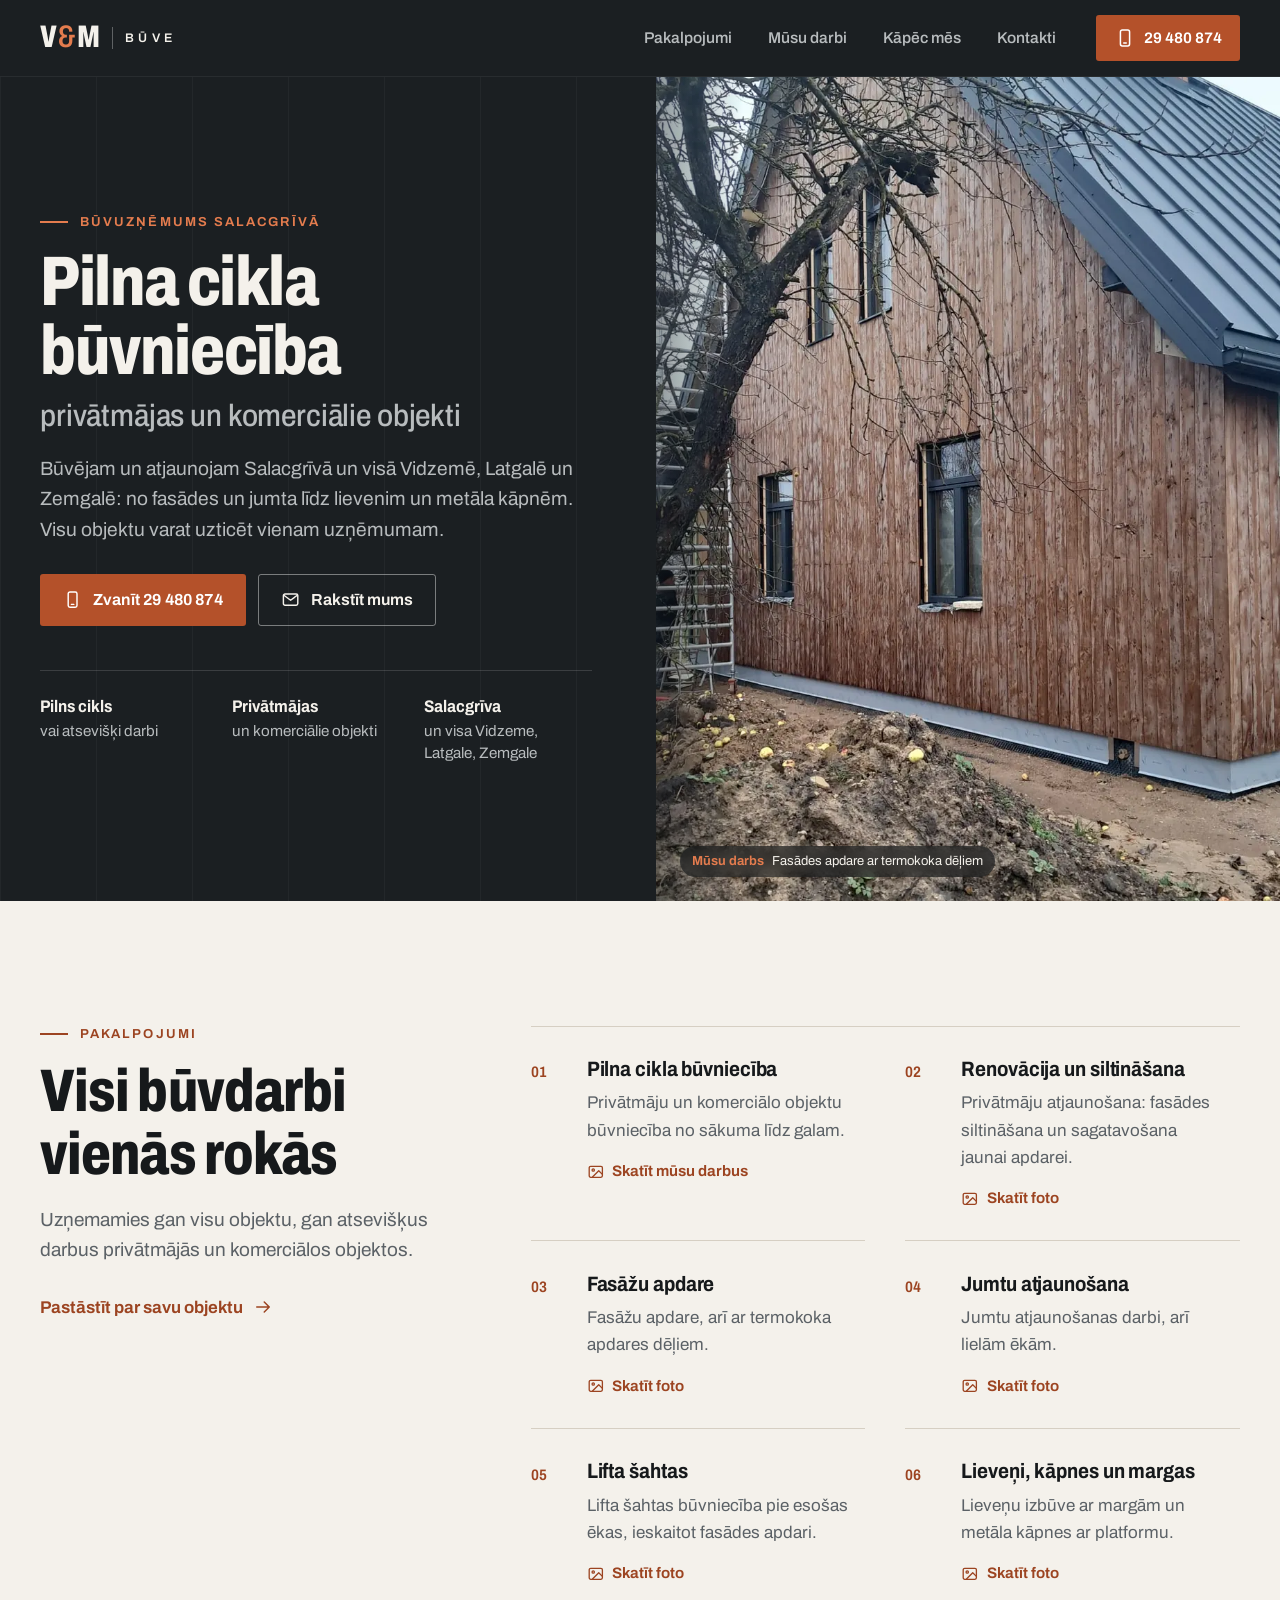
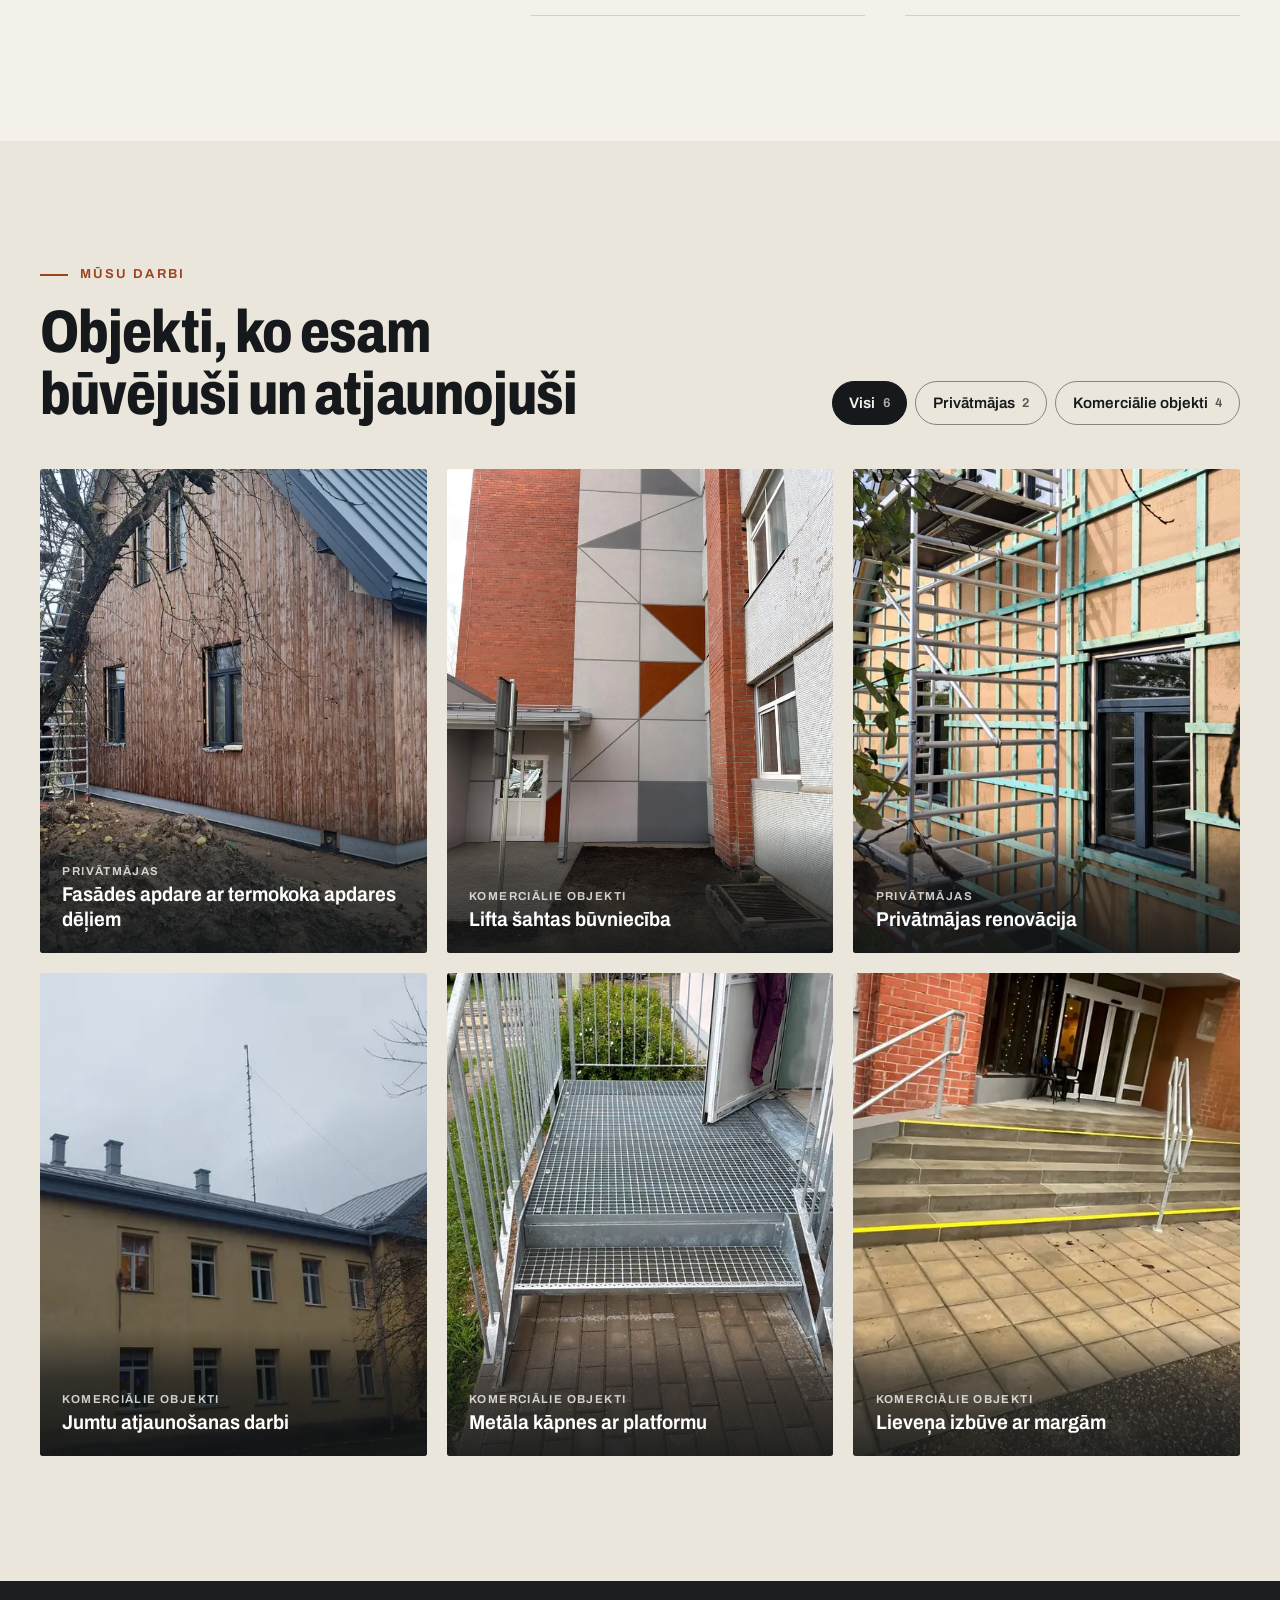
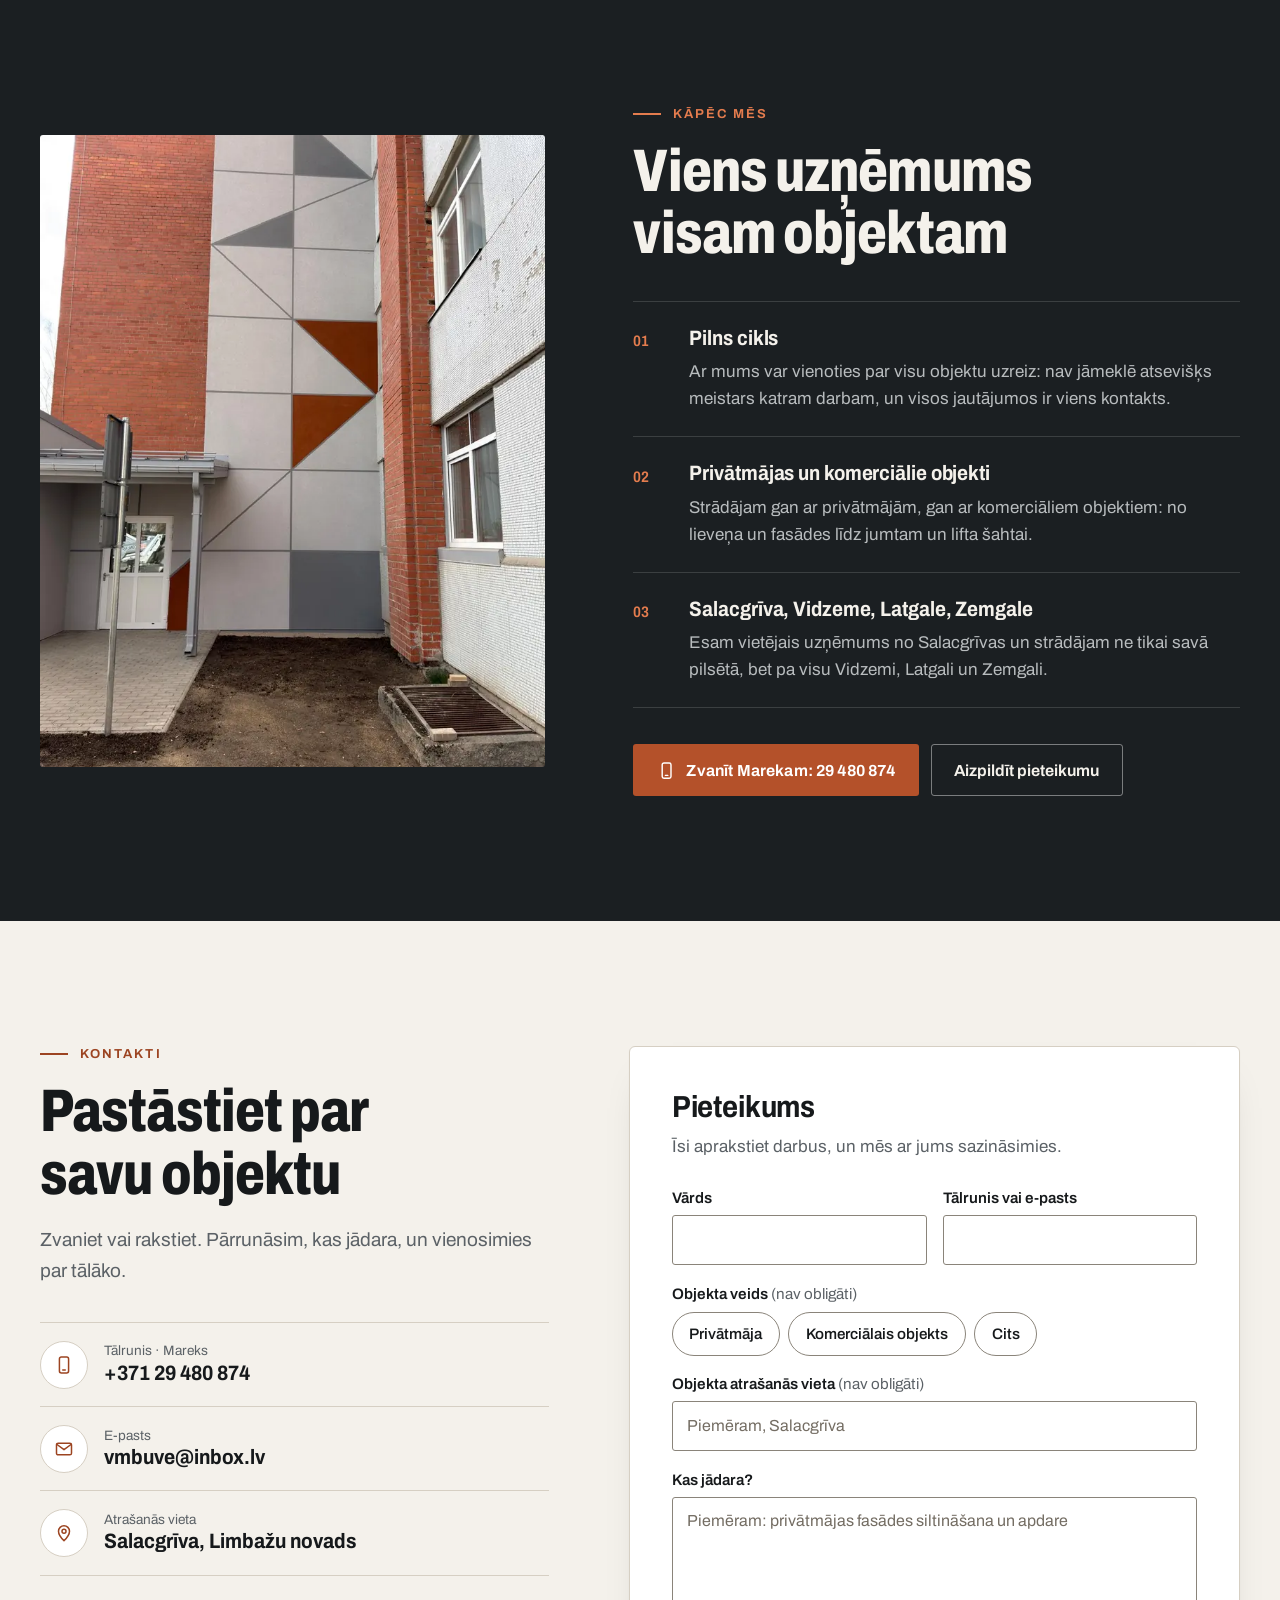
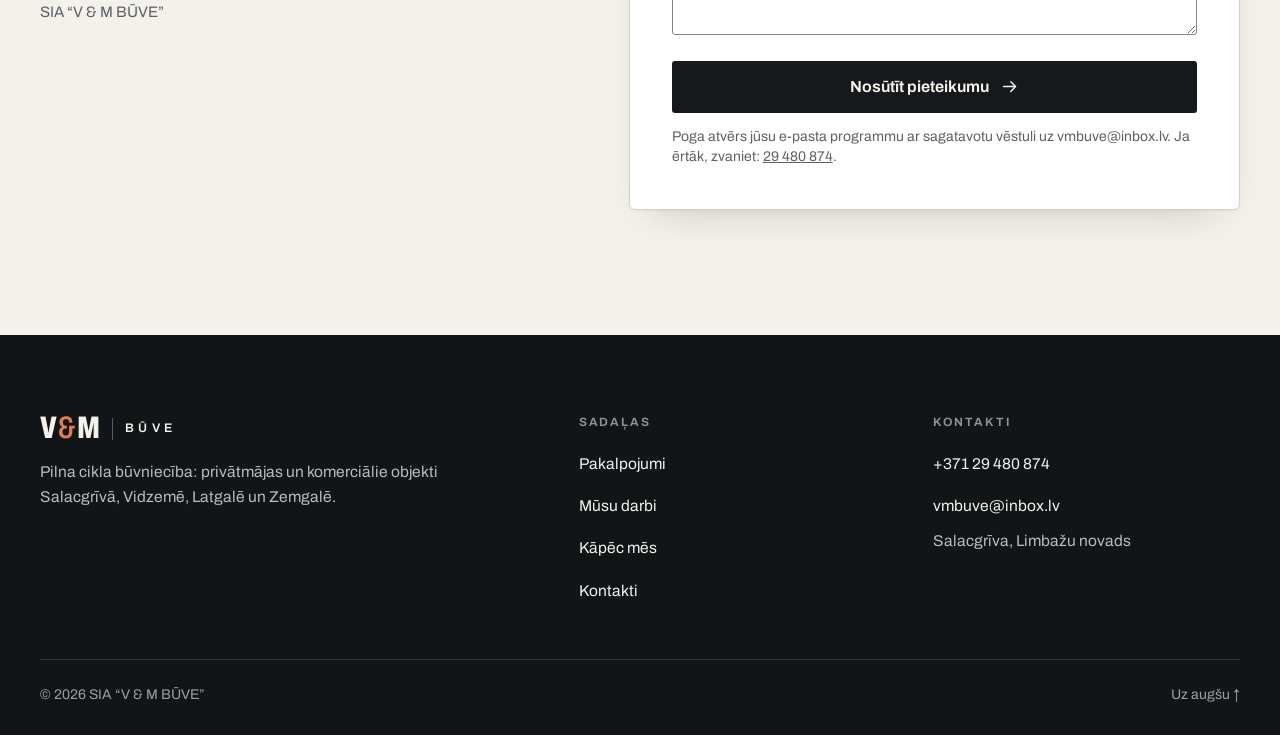
==== commit 02ff1e2c: "Homepage concept vmbuve" ====
--- a/index.html
+++ b/index.html
@@ -4,7 +4,7 @@
   <meta charset="utf-8">
   <meta name="viewport" content="width=device-width, initial-scale=1, viewport-fit=cover">
   <title>V &amp; M Būve: pilna cikla būvniecība Salacgrīvā</title>
-  <meta name="description" content="SIA “V &amp; M BŪVE”: pilna cikla būvniecība Salacgrīvā un apkārtnē: privātmājas un komerciālie objekti, renovācija, fasādes, jumti, lieveņi un metāla kāpnes. Tālr. 29 480 874.">
+  <meta name="description" content="SIA “V &amp; M BŪVE”: pilna cikla būvniecība Salacgrīvā, Vidzemē, Latgalē un Zemgalē: privātmājas un komerciālie objekti, renovācija, fasādes, jumti, lieveņi un metāla kāpnes. Tālr. 29 480 874.">
   <meta name="robots" content="noindex">
   <meta name="theme-color" content="#1b1f22">
   <meta name="format-detection" content="telephone=no">
@@ -13,7 +13,7 @@
   <meta property="og:locale" content="lv_LV">
   <meta property="og:site_name" content="V &amp; M Būve">
   <meta property="og:title" content="V &amp; M Būve: pilna cikla būvniecība Salacgrīvā">
-  <meta property="og:description" content="Privātmājas un komerciālie objekti Salacgrīvā un apkārtnē: būvniecība, renovācija, fasādes, jumti, lieveņi un metāla kāpnes. Zvaniet: 29 480 874.">
+  <meta property="og:description" content="Privātmājas un komerciālie objekti Salacgrīvā, Vidzemē, Latgalē un Zemgalē: būvniecība, renovācija, fasādes, jumti, lieveņi un metāla kāpnes. Zvaniet: 29 480 874.">
   <meta property="og:url" content="https://vasylian.com/vmbuve/">
   <meta property="og:image" content="https://vasylian.com/vmbuve/assets/img/og-image.jpg">
   <meta property="og:image:type" content="image/jpeg">
@@ -49,7 +49,7 @@
       "addressRegion": "Limbažu novads",
       "addressCountry": "LV"
     },
-    "areaServed": "Salacgrīva un apkārtne",
+    "areaServed": ["Salacgrīva", "Vidzeme", "Latgale", "Zemgale"],
     "contactPoint": {
       "@type": "ContactPoint",
       "name": "Mareks",
@@ -129,7 +129,7 @@
       <div class="hero-body">
         <p class="eyebrow">Būvuzņēmums Salacgrīvā</p>
         <h1 id="hero-title">Pilna cikla būvniecība<span class="sr-only">: </span><span class="hero-sub">privātmājas un komerciālie objekti</span></h1>
-        <p class="hero-lead">Būvējam un atjaunojam Salacgrīvā un apkārtnē: no fasādes un jumta līdz lievenim un metāla kāpnēm. Visu objektu varat uzticēt vienam uzņēmumam.</p>
+        <p class="hero-lead">Būvējam un atjaunojam Salacgrīvā un visā Vidzemē, Latgalē un Zemgalē: no fasādes un jumta līdz lievenim un metāla kāpnēm. Visu objektu varat uzticēt vienam uzņēmumam.</p>
         <div class="hero-actions">
           <a class="btn btn-primary btn-tel" href="tel:+37129480874">
             <svg class="icon" aria-hidden="true"><use href="#i-phone"/></svg>Zvanīt 29 480 874
@@ -141,7 +141,7 @@
         <ul class="hero-facts">
           <li><strong>Pilns cikls</strong>vai atsevišķi darbi</li>
           <li><strong>Privātmājas</strong>un komerciālie objekti</li>
-          <li><strong>Salacgrīva</strong>un apkārtne</li>
+          <li><strong>Salacgrīva</strong>un visa Vidzeme, Latgale, Zemgale</li>
         </ul>
       </div>
     </section>
@@ -237,8 +237,8 @@
             </li>
             <li class="why-item">
               <span class="why-num" aria-hidden="true">03</span>
-              <h3>Salacgrīva un apkārtne</h3>
-              <p>Esam vietējs uzņēmums no Salacgrīvas un strādājam pilsētā un apkārtējā reģionā.</p>
+              <h3>Salacgrīva, Vidzeme, Latgale, Zemgale</h3>
+              <p>Esam vietējais uzņēmums no Salacgrīvas un strādājam ne tikai savā pilsētā, bet pa visu Vidzemi, Latgali un Zemgali.</p>
             </li>
           </ol>
           <div class="why-actions">
@@ -336,7 +336,7 @@
           <span class="brand-vm" aria-hidden="true">V<span class="brand-amp">&amp;</span>M</span>
           <span class="brand-buve" aria-hidden="true">Būve</span>
         </a>
-        <p>Pilna cikla būvniecība: privātmājas un komerciālie objekti Salacgrīvā un apkārtnē.</p>
+        <p>Pilna cikla būvniecība: privātmājas un komerciālie objekti Salacgrīvā, Vidzemē, Latgalē un Zemgalē.</p>
       </div>
       <nav aria-label="Lapas sadaļas">
         <p class="footer-title">Sadaļas</p>
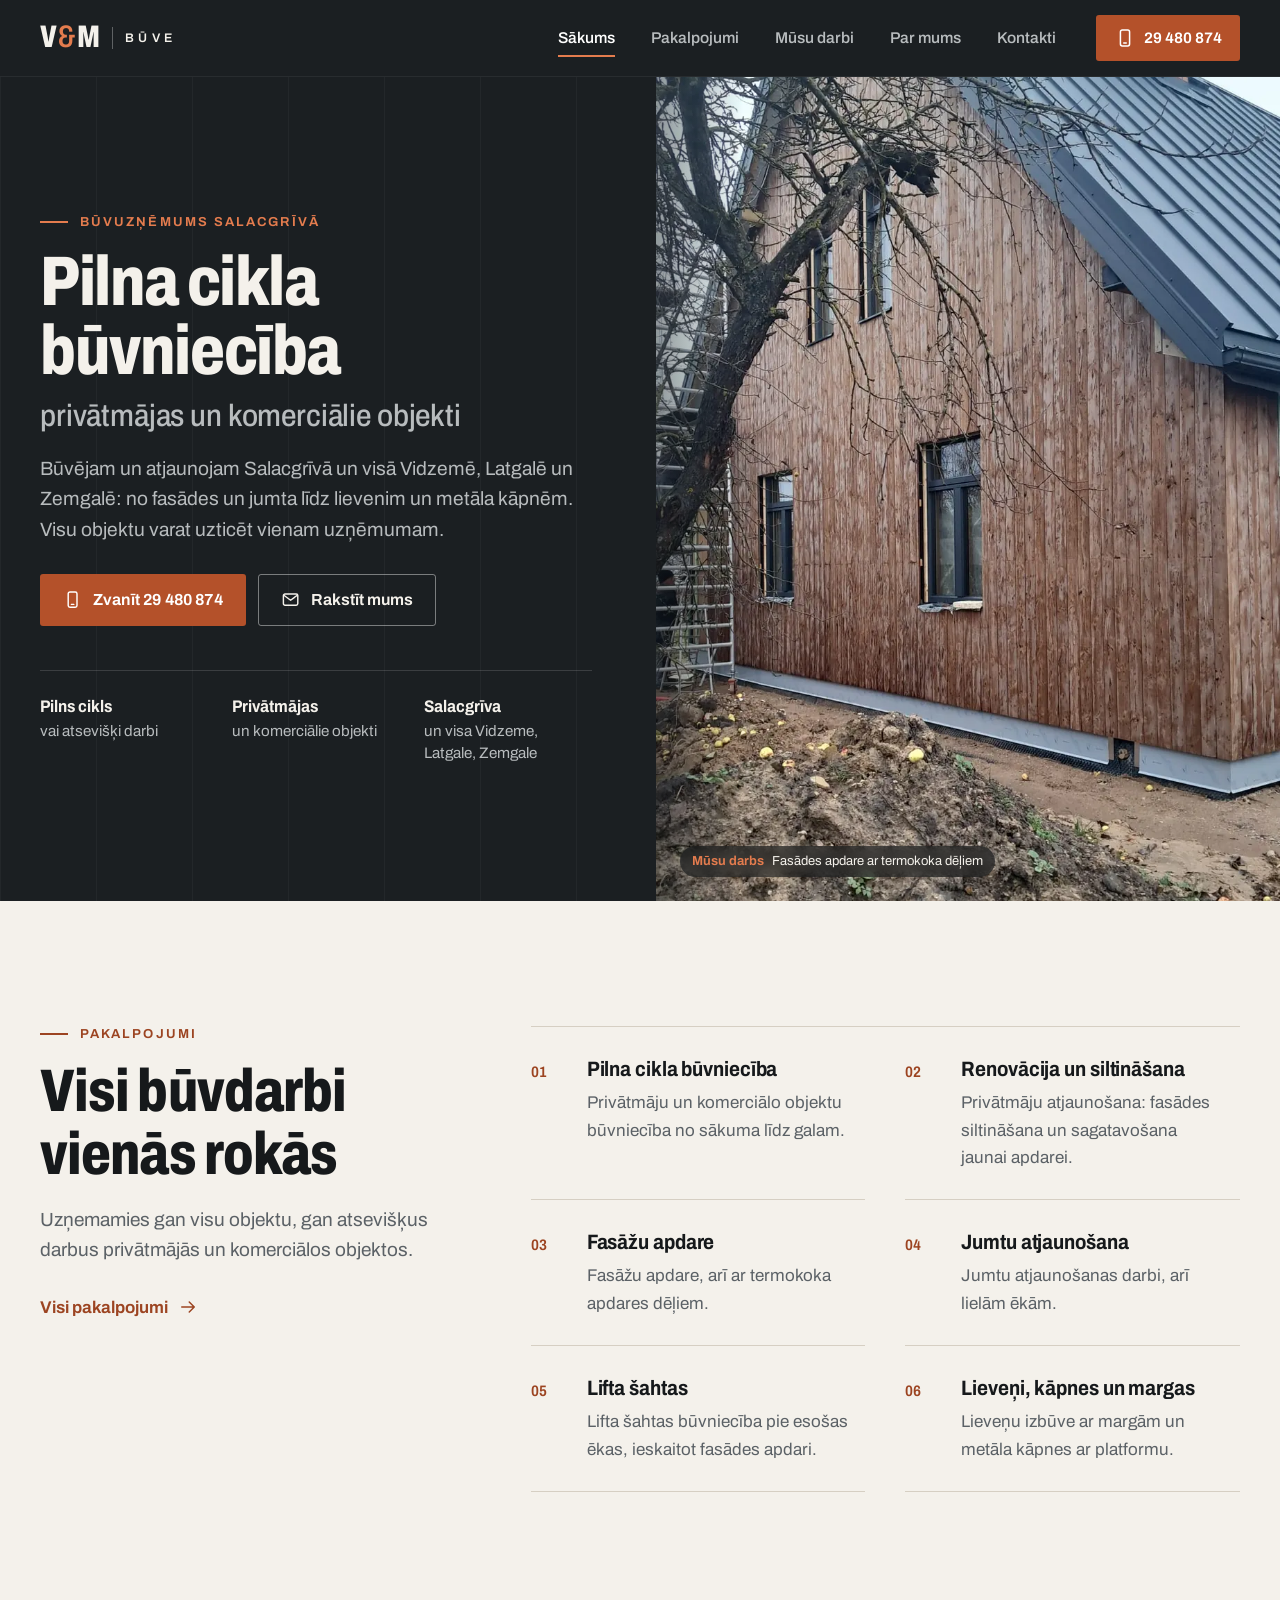
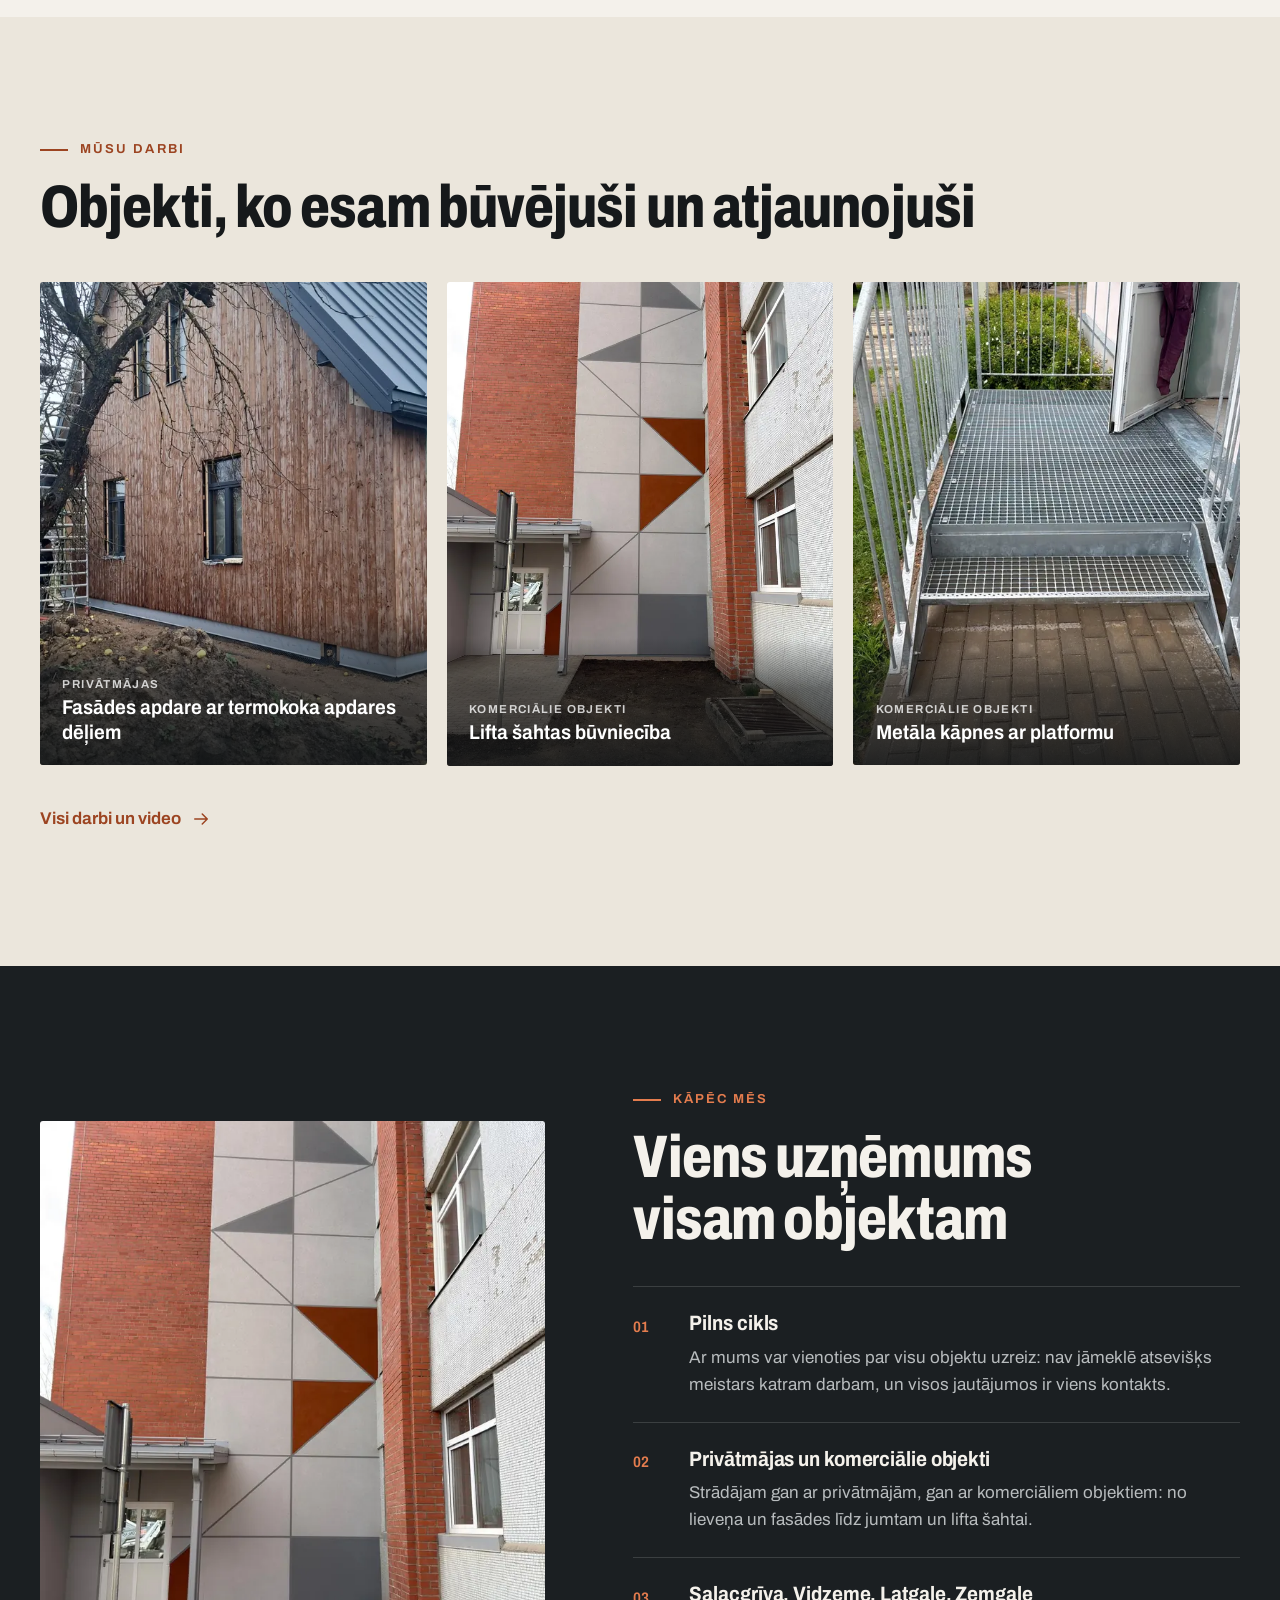
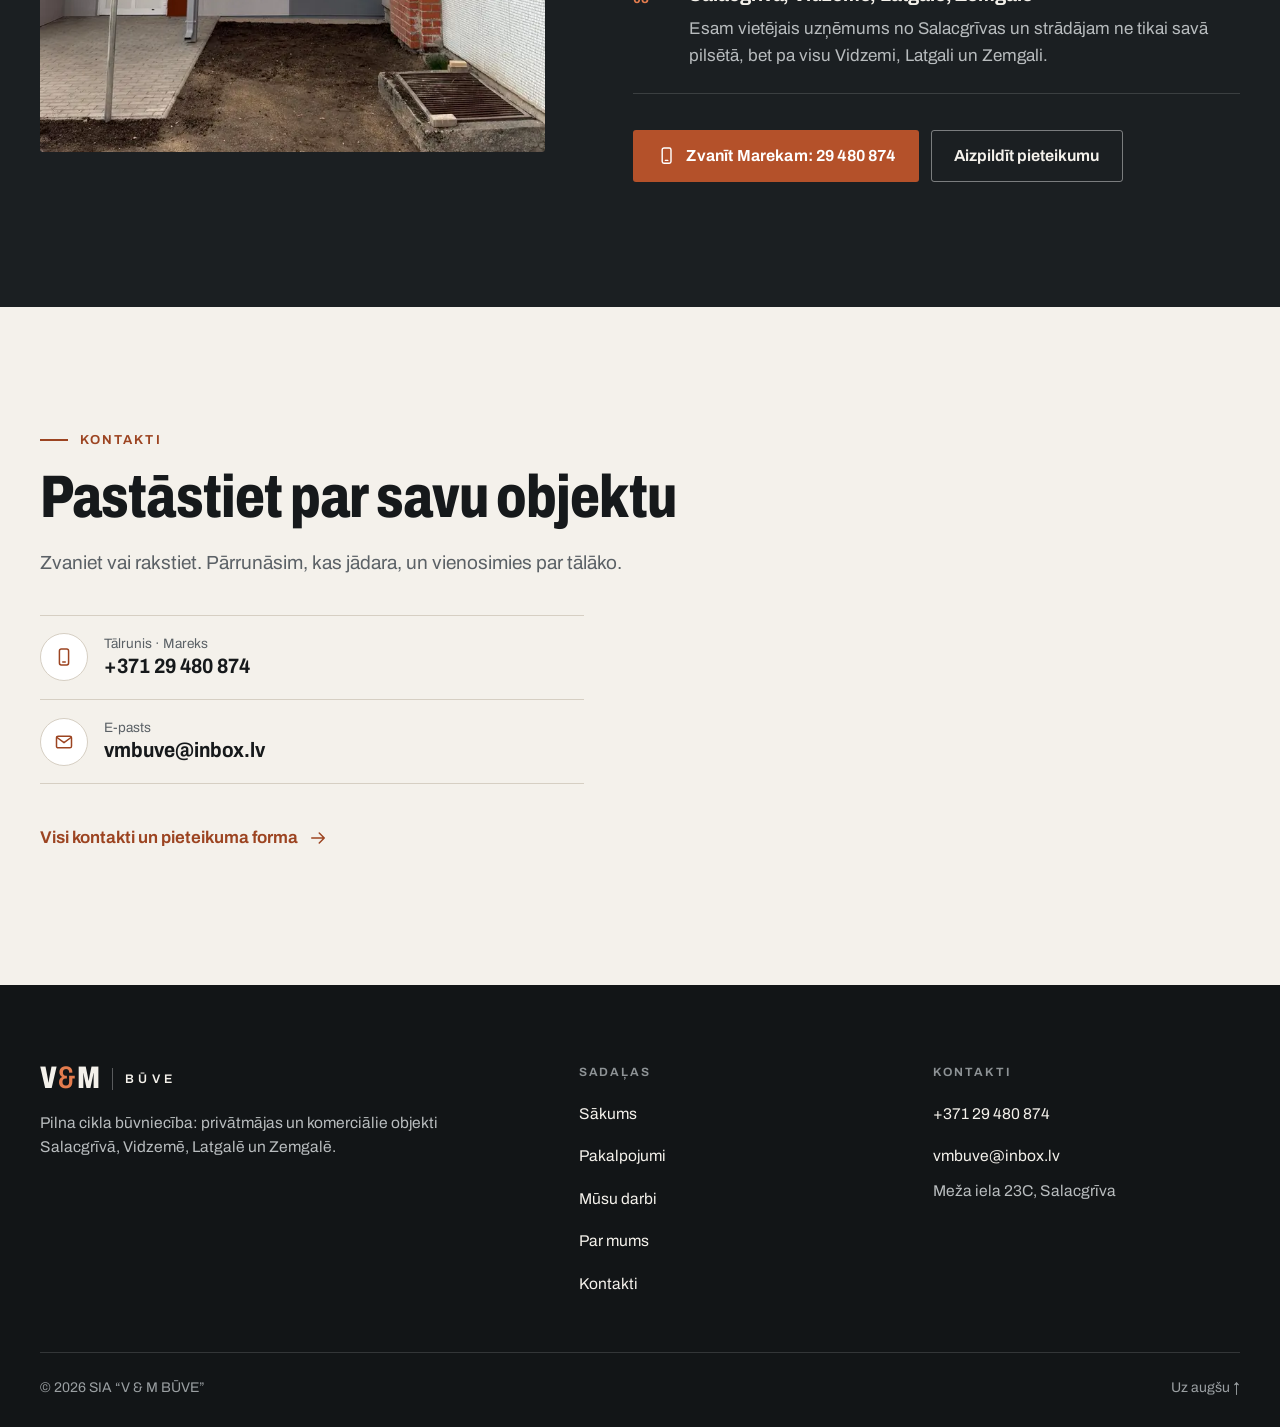
==== commit 84a93101: "Full site: 5 pages, services with large photos" ====
--- a/index.html
+++ b/index.html
@@ -45,8 +45,8 @@
     "email": "vmbuve@inbox.lv",
     "address": {
       "@type": "PostalAddress",
+      "streetAddress": "Meža iela 23C",
       "addressLocality": "Salacgrīva",
-      "addressRegion": "Limbažu novads",
       "addressCountry": "LV"
     },
     "areaServed": ["Salacgrīva", "Vidzeme", "Latgale", "Zemgale"],
@@ -79,17 +79,18 @@
 
   <header class="site-header" id="top">
     <div class="container header-inner">
-      <a class="brand" href="#top" aria-label="V &amp; M Būve, uz lapas sākumu">
+      <a class="brand" href="index.html" aria-label="V &amp; M Būve, uz sākumu">
         <span class="brand-vm" aria-hidden="true">V<span class="brand-amp">&amp;</span>M</span>
         <span class="brand-buve" aria-hidden="true">Būve</span>
       </a>
 
       <nav class="nav" id="nav" aria-label="Galvenā navigācija">
         <ul>
-          <li><a href="#pakalpojumi">Pakalpojumi</a></li>
-          <li><a href="#darbi">Mūsu darbi</a></li>
-          <li><a href="#kapec-mes">Kāpēc mēs</a></li>
-          <li><a href="#kontakti">Kontakti</a></li>
+          <li><a href="index.html" aria-current="page">Sākums</a></li>
+          <li><a href="pakalpojumi.html">Pakalpojumi</a></li>
+          <li><a href="darbi.html">Mūsu darbi</a></li>
+          <li><a href="par-mums.html">Par mums</a></li>
+          <li><a href="kontakti.html">Kontakti</a></li>
         </ul>
         <div class="nav-contacts">
           <a class="btn btn-primary btn-tel" href="tel:+37129480874">
@@ -134,7 +135,7 @@
           <a class="btn btn-primary btn-tel" href="tel:+37129480874">
             <svg class="icon" aria-hidden="true"><use href="#i-phone"/></svg>Zvanīt 29 480 874
           </a>
-          <a class="btn btn-ghost" href="#pieteikums">
+          <a class="btn btn-ghost" href="kontakti.html#pieteikums">
             <svg class="icon" aria-hidden="true"><use href="#i-mail"/></svg>Rakstīt mums
           </a>
         </div>
@@ -146,13 +147,13 @@
       </div>
     </section>
 
-    <section class="section services" id="pakalpojumi" aria-labelledby="pakalpojumi-title">
+    <section class="section services" aria-labelledby="pakalpojumi-title">
       <div class="container services-grid">
         <div class="services-head">
           <p class="eyebrow">Pakalpojumi</p>
           <h2 id="pakalpojumi-title">Visi būvdarbi vienās rokās</h2>
           <p class="section-lead">Uzņemamies gan visu objektu, gan atsevišķus darbus privātmājās un komerciālos objektos.</p>
-          <a class="link-arrow" href="#pieteikums">Pastāstīt par savu objektu <svg class="icon" aria-hidden="true"><use href="#i-arrow-right"/></svg></a>
+          <a class="link-arrow" href="pakalpojumi.html">Visi pakalpojumi <svg class="icon" aria-hidden="true"><use href="#i-arrow-right"/></svg></a>
         </div>
 
         <ol class="service-list">
@@ -160,53 +161,65 @@
             <span class="service-num" aria-hidden="true">01</span>
             <h3>Pilna cikla būvniecība</h3>
             <p>Privātmāju un komerciālo objektu būvniecība no sākuma līdz galam.</p>
-            <a class="service-photo" href="#darbi"><svg class="icon" aria-hidden="true"><use href="#i-image"/></svg>Skatīt mūsu darbus</a>
           </li>
           <li class="service">
             <span class="service-num" aria-hidden="true">02</span>
             <h3>Renovācija un siltināšana</h3>
             <p>Privātmāju atjaunošana: fasādes siltināšana un sagatavošana jaunai apdarei.</p>
-            <button class="service-photo" type="button" data-images="privatmajas-renovacija" hidden><svg class="icon" aria-hidden="true"><use href="#i-image"/></svg>Skatīt foto<span class="sr-only">: Renovācija un siltināšana</span></button>
           </li>
           <li class="service">
             <span class="service-num" aria-hidden="true">03</span>
             <h3>Fasāžu apdare</h3>
             <p>Fasāžu apdare, arī ar termokoka apdares dēļiem.</p>
-            <button class="service-photo" type="button" data-images="fasade-apdare-ar-termokoka-apdares-deliem" hidden><svg class="icon" aria-hidden="true"><use href="#i-image"/></svg>Skatīt foto<span class="sr-only">: Fasāžu apdare</span></button>
           </li>
           <li class="service">
             <span class="service-num" aria-hidden="true">04</span>
             <h3>Jumtu atjaunošana</h3>
             <p>Jumtu atjaunošanas darbi, arī lielām ēkām.</p>
-            <button class="service-photo" type="button" data-images="jumtu-atjaunosanas-darbi" hidden><svg class="icon" aria-hidden="true"><use href="#i-image"/></svg>Skatīt foto<span class="sr-only">: Jumtu atjaunošana</span></button>
           </li>
           <li class="service">
             <span class="service-num" aria-hidden="true">05</span>
             <h3>Lifta šahtas</h3>
             <p>Lifta šahtas būvniecība pie esošas ēkas, ieskaitot fasādes apdari.</p>
-            <button class="service-photo" type="button" data-images="lifta-sahtas-buvnieciba" hidden><svg class="icon" aria-hidden="true"><use href="#i-image"/></svg>Skatīt foto<span class="sr-only">: Lifta šahtas</span></button>
           </li>
           <li class="service">
             <span class="service-num" aria-hidden="true">06</span>
             <h3>Lieveņi, kāpnes un margas</h3>
             <p>Lieveņu izbūve ar margām un metāla kāpnes ar platformu.</p>
-            <button class="service-photo" type="button" data-images="lievena-izbuve-ar-margam metala-kapnes-ar-platformu" hidden><svg class="icon" aria-hidden="true"><use href="#i-image"/></svg>Skatīt foto<span class="sr-only">: Lieveņi, kāpnes un margas</span></button>
           </li>
         </ol>
       </div>
     </section>
 
-    <section class="section works" id="darbi" aria-labelledby="darbi-title">
+    <section class="section works" aria-labelledby="darbi-title">
       <div class="container">
         <div class="works-head">
           <div>
             <p class="eyebrow">Mūsu darbi</p>
             <h2 id="darbi-title">Objekti, ko esam būvējuši un atjaunojuši</h2>
           </div>
-          <div class="filters" id="filters" role="group" aria-label="Rādīt objektus" hidden></div>
-        </div>
-        <ul class="gallery" id="gallery"></ul>
-        <noscript><p class="gallery-note">Lai apskatītu fotogrāfijas, pārlūkā ieslēdziet JavaScript.</p></noscript>
+        </div>
+        <ul class="gallery">
+          <li class="tile">
+            <a class="tile-btn" href="darbi.html">
+              <img src="assets/img/darbi/fasade-apdare-ar-termokoka-apdares-deliem-960.webp" alt="" loading="lazy" decoding="async">
+              <span class="tile-meta"><span class="tile-cat">Privātmājas</span><span class="tile-title">Fasādes apdare ar termokoka apdares dēļiem</span></span>
+            </a>
+          </li>
+          <li class="tile">
+            <a class="tile-btn" href="darbi.html">
+              <img src="assets/img/darbi/lifta-sahtas-buvnieciba-960.webp" alt="" loading="lazy" decoding="async">
+              <span class="tile-meta"><span class="tile-cat">Komerciālie objekti</span><span class="tile-title">Lifta šahtas būvniecība</span></span>
+            </a>
+          </li>
+          <li class="tile">
+            <a class="tile-btn" href="darbi.html">
+              <img src="assets/img/darbi/metala-kapnes-ar-platformu-960.webp" alt="" loading="lazy" decoding="async">
+              <span class="tile-meta"><span class="tile-cat">Komerciālie objekti</span><span class="tile-title">Metāla kāpnes ar platformu</span></span>
+            </a>
+          </li>
+        </ul>
+        <p style="margin-top:2rem"><a class="link-arrow" href="darbi.html">Visi darbi un video <svg class="icon" aria-hidden="true"><use href="#i-arrow-right"/></svg></a></p>
       </div>
     </section>
 
@@ -245,85 +258,33 @@
             <a class="btn btn-primary btn-tel" href="tel:+37129480874">
               <svg class="icon" aria-hidden="true"><use href="#i-phone"/></svg>Zvanīt Marekam: 29 480 874
             </a>
-            <a class="btn btn-ghost" href="#pieteikums">Aizpildīt pieteikumu</a>
+            <a class="btn btn-ghost" href="kontakti.html#pieteikums">Aizpildīt pieteikumu</a>
           </div>
         </div>
       </div>
     </section>
 
-    <section class="section contact" id="kontakti" aria-labelledby="kontakti-title">
-      <div class="container contact-grid">
-        <div class="contact-info">
-          <p class="eyebrow">Kontakti</p>
-          <h2 id="kontakti-title">Pastāstiet par savu objektu</h2>
-          <p class="section-lead">Zvaniet vai rakstiet. Pārrunāsim, kas jādara, un vienosimies par tālāko.</p>
-
-          <ul class="contact-list">
-            <li>
-              <a class="contact-row" href="tel:+37129480874">
-                <span class="contact-ico"><svg class="icon" aria-hidden="true"><use href="#i-phone"/></svg></span>
-                <span><span class="contact-label">Tālrunis · Mareks</span><span class="contact-value">+371 29 480 874</span></span>
-              </a>
-            </li>
-            <li>
-              <a class="contact-row" href="mailto:vmbuve@inbox.lv">
-                <span class="contact-ico"><svg class="icon" aria-hidden="true"><use href="#i-mail"/></svg></span>
-                <span><span class="contact-label">E-pasts</span><span class="contact-value">vmbuve@inbox.lv</span></span>
-              </a>
-            </li>
-            <li>
-              <div class="contact-row">
-                <span class="contact-ico"><svg class="icon" aria-hidden="true"><use href="#i-pin"/></svg></span>
-                <span><span class="contact-label">Atrašanās vieta</span><span class="contact-value">Salacgrīva, Limbažu novads</span></span>
-              </div>
-            </li>
-          </ul>
-          <p class="contact-company">SIA “V &amp; M BŪVE”</p>
-        </div>
-
-        <form class="enquiry" id="pieteikums" action="mailto:vmbuve@inbox.lv" method="post" enctype="text/plain" aria-labelledby="pieteikums-title">
-          <h3 id="pieteikums-title">Pieteikums</h3>
-          <p class="enquiry-intro">Īsi aprakstiet darbus, un mēs ar jums sazināsimies.</p>
-
-          <div class="field-row">
-            <div class="field">
-              <label for="f-vards">Vārds</label>
-              <input id="f-vards" name="vards" type="text" autocomplete="name" required aria-describedby="f-vards-err">
-              <p class="field-error" id="f-vards-err" aria-live="polite"></p>
-            </div>
-            <div class="field">
-              <label for="f-kontakts">Tālrunis vai e-pasts</label>
-              <input id="f-kontakts" name="kontakts" type="text" autocomplete="tel" required aria-describedby="f-kontakts-err">
-              <p class="field-error" id="f-kontakts-err" aria-live="polite"></p>
-            </div>
-          </div>
-
-          <fieldset class="choice-group">
-            <legend>Objekta veids <span class="optional">(nav obligāti)</span></legend>
-            <div class="choices">
-              <label class="choice"><input type="radio" name="objekts" value="Privātmāja"><span>Privātmāja</span></label>
-              <label class="choice"><input type="radio" name="objekts" value="Komerciālais objekts"><span>Komerciālais objekts</span></label>
-              <label class="choice"><input type="radio" name="objekts" value="Cits"><span>Cits</span></label>
-            </div>
-          </fieldset>
-
-          <div class="field">
-            <label for="f-vieta">Objekta atrašanās vieta <span class="optional">(nav obligāti)</span></label>
-            <input id="f-vieta" name="vieta" type="text" autocomplete="address-level2" placeholder="Piemēram, Salacgrīva">
-          </div>
-
-          <div class="field">
-            <label for="f-apraksts">Kas jādara?</label>
-            <textarea id="f-apraksts" name="apraksts" rows="5" required aria-describedby="f-apraksts-err" placeholder="Piemēram: privātmājas fasādes siltināšana un apdare"></textarea>
-            <p class="field-error" id="f-apraksts-err" aria-live="polite"></p>
-          </div>
-
-          <button class="btn btn-dark enquiry-submit" type="submit">
-            Nosūtīt pieteikumu <svg class="icon" aria-hidden="true"><use href="#i-arrow-right"/></svg>
-          </button>
-          <p class="form-note">Poga atvērs jūsu e-pasta programmu ar sagatavotu vēstuli uz vmbuve@inbox.lv. Ja ērtāk, zvaniet: <a href="tel:+37129480874">29 480 874</a>.</p>
-          <p class="form-status" id="form-status" role="status" hidden></p>
-        </form>
+    <section class="section contact" aria-labelledby="kontakti-title">
+      <div class="container">
+        <p class="eyebrow">Kontakti</p>
+        <h2 id="kontakti-title">Pastāstiet par savu objektu</h2>
+        <p class="section-lead">Zvaniet vai rakstiet. Pārrunāsim, kas jādara, un vienosimies par tālāko.</p>
+
+        <ul class="contact-list" style="max-width:34rem">
+          <li>
+            <a class="contact-row" href="tel:+37129480874">
+              <span class="contact-ico"><svg class="icon" aria-hidden="true"><use href="#i-phone"/></svg></span>
+              <span><span class="contact-label">Tālrunis · Mareks</span><span class="contact-value">+371 29 480 874</span></span>
+            </a>
+          </li>
+          <li>
+            <a class="contact-row" href="mailto:vmbuve@inbox.lv">
+              <span class="contact-ico"><svg class="icon" aria-hidden="true"><use href="#i-mail"/></svg></span>
+              <span><span class="contact-label">E-pasts</span><span class="contact-value">vmbuve@inbox.lv</span></span>
+            </a>
+          </li>
+        </ul>
+        <p style="margin-top:2rem"><a class="link-arrow" href="kontakti.html">Visi kontakti un pieteikuma forma <svg class="icon" aria-hidden="true"><use href="#i-arrow-right"/></svg></a></p>
       </div>
     </section>
 
@@ -332,7 +293,7 @@
   <footer class="site-footer">
     <div class="container footer-grid">
       <div class="footer-brand">
-        <a class="brand" href="#top" aria-label="V &amp; M Būve, uz lapas sākumu">
+        <a class="brand" href="index.html" aria-label="V &amp; M Būve, uz sākumu">
           <span class="brand-vm" aria-hidden="true">V<span class="brand-amp">&amp;</span>M</span>
           <span class="brand-buve" aria-hidden="true">Būve</span>
         </a>
@@ -341,10 +302,11 @@
       <nav aria-label="Lapas sadaļas">
         <p class="footer-title">Sadaļas</p>
         <ul class="footer-links">
-          <li><a href="#pakalpojumi">Pakalpojumi</a></li>
-          <li><a href="#darbi">Mūsu darbi</a></li>
-          <li><a href="#kapec-mes">Kāpēc mēs</a></li>
-          <li><a href="#kontakti">Kontakti</a></li>
+          <li><a href="index.html">Sākums</a></li>
+          <li><a href="pakalpojumi.html">Pakalpojumi</a></li>
+          <li><a href="darbi.html">Mūsu darbi</a></li>
+          <li><a href="par-mums.html">Par mums</a></li>
+          <li><a href="kontakti.html">Kontakti</a></li>
         </ul>
       </nav>
       <div>
@@ -352,7 +314,7 @@
         <ul class="footer-links">
           <li><a href="tel:+37129480874">+371 29 480 874</a></li>
           <li><a href="mailto:vmbuve@inbox.lv">vmbuve@inbox.lv</a></li>
-          <li>Salacgrīva, Limbažu novads</li>
+          <li>Meža iela 23C, Salacgrīva</li>
         </ul>
       </div>
     </div>
@@ -366,35 +328,9 @@
     <a class="btn btn-primary btn-tel" href="tel:+37129480874">
       <svg class="icon" aria-hidden="true"><use href="#i-phone"/></svg>Zvanīt
     </a>
-    <a class="btn btn-ghost" href="#pieteikums">
+    <a class="btn btn-ghost" href="kontakti.html#pieteikums">
       <svg class="icon" aria-hidden="true"><use href="#i-mail"/></svg>Rakstīt
     </a>
   </div>
-
-  <dialog class="lightbox" id="lightbox" aria-labelledby="lb-title">
-    <div class="lb">
-      <div class="lb-top">
-        <span class="lb-count" id="lb-count"></span>
-        <button class="lb-btn lb-close" type="button" aria-label="Aizvērt">
-          <svg class="icon" aria-hidden="true"><use href="#i-close"/></svg>
-        </button>
-      </div>
-      <div class="lb-stage" id="lb-stage"></div>
-      <div class="lb-bottom">
-        <div class="lb-caption">
-          <p class="lb-cat" id="lb-cat"></p>
-          <p class="lb-title" id="lb-title"></p>
-        </div>
-        <div class="lb-nav">
-          <button class="lb-btn lb-prev" type="button" aria-label="Iepriekšējais foto">
-            <svg class="icon" aria-hidden="true"><use href="#i-arrow-left"/></svg>
-          </button>
-          <button class="lb-btn lb-next" type="button" aria-label="Nākamais foto">
-            <svg class="icon" aria-hidden="true"><use href="#i-arrow-right"/></svg>
-          </button>
-        </div>
-      </div>
-    </div>
-  </dialog>
 </body>
 </html>
--- a/assets/css/style.css
+++ b/assets/css/style.css
@@ -297,6 +297,7 @@
   font-weight: 700;
   font-stretch: 85%;
 }
+.nav ul a[aria-current="page"] { color: var(--accent-light); }
 
 .nav-contacts {
   display: grid;
@@ -398,6 +399,8 @@
   }
   .nav ul a:hover { color: #fff; }
   .nav ul a:hover::after { transform: scaleX(1); }
+  .nav ul a[aria-current="page"] { color: #fff; }
+  .nav ul a[aria-current="page"]::after { transform: scaleX(1); background: var(--accent-light); }
   .nav-contacts, .menu-toggle { display: none; }
   .header-call { height: 46px; padding: 0 1.15rem; }
 }
@@ -1238,6 +1241,215 @@
   .lb-bottom { padding: 1.25rem 2rem 1.75rem; }
 }
 
+/* ---------- page hero (sub-pages) ---------- */
+
+.page-hero {
+  background: var(--graphite);
+  color: var(--on-dark);
+  --focus: var(--accent-light);
+  padding: clamp(3.25rem, 2.5rem + 3vw, 5.5rem) 0 clamp(2.5rem, 2rem + 2vw, 4rem);
+}
+.page-hero h1 {
+  font-size: clamp(2.25rem, 1.6rem + 2.6vw, 3.75rem);
+  letter-spacing: -0.015em;
+}
+.page-hero-lead {
+  margin-top: 1.1rem;
+  max-width: 40em;
+  font-size: clamp(1.0625rem, 1rem + 0.25vw, 1.1875rem);
+  color: var(--on-dark-2);
+}
+
+/* ---------- service cards (pakalpojumi) ---------- */
+
+.section-flush { padding-top: clamp(2.5rem, 1.75rem + 3vw, 4.5rem); }
+
+.svc-grid {
+  list-style: none;
+  margin: 0;
+  padding: 0;
+  display: grid;
+  grid-template-columns: minmax(0, 1fr);
+  gap: 2.75rem 2.5rem;
+}
+.svc-card { display: block; min-width: 0; }
+
+.svc-media {
+  position: relative;
+  display: block;
+  width: 100%;
+  aspect-ratio: 4 / 3;
+  padding: 0;
+  border: 0;
+  border-radius: var(--radius);
+  overflow: hidden;
+  background: var(--graphite-2);
+  cursor: zoom-in;
+}
+a.svc-media { cursor: pointer; }
+.svc-media-split { display: grid; grid-template-columns: 1fr 1fr; gap: 0.375rem; background: var(--paper); }
+.svc-img {
+  width: 100%;
+  height: 100%;
+  object-fit: cover;
+  object-position: 50% 45%;
+  transition: transform 0.7s var(--ease);
+}
+.svc-half { display: block; min-width: 0; overflow: hidden; }
+.svc-img-fasade-apdare-ar-termokoka-apdares-deliem { object-position: 50% 38%; }
+.svc-img-privatmajas-renovacija { object-position: 50% 45%; }
+.svc-img-lifta-sahtas-buvnieciba { object-position: 50% 35%; }
+.svc-img-jumtu-atjaunosanas-darbi { object-position: 40% 50%; }
+.svc-img-lievena-izbuve-ar-margam { object-position: 35% 50%; }
+.svc-img-metala-kapnes-ar-platformu { object-position: 50% 60%; }
+.svc-card:hover .svc-img { transform: scale(1.04); }
+
+.svc-body {
+  display: grid;
+  justify-items: start;
+  padding-top: 1.25rem;
+}
+.svc-num {
+  font-size: 0.95rem;
+  font-weight: 650;
+  font-stretch: 85%;
+  font-variant-numeric: tabular-nums;
+  color: var(--accent-ink);
+}
+.svc-body h3 { margin-top: 0.35rem; font-size: clamp(1.3rem, 1.15rem + 0.5vw, 1.55rem); }
+.svc-body p { margin-top: 0.5rem; max-width: 34em; color: var(--muted); }
+.svc-link {
+  display: inline-flex;
+  align-items: center;
+  gap: 0.5rem;
+  min-height: 44px;
+  margin-top: 0.5rem;
+  padding: 0;
+  border: 0;
+  background: none;
+  font: inherit;
+  font-size: 0.95rem;
+  font-weight: 650;
+  color: var(--accent-ink);
+  text-decoration: none;
+  cursor: pointer;
+}
+.svc-link .icon { width: 1.1rem; height: 1.1rem; }
+.svc-link:hover { text-decoration: underline; text-underline-offset: 0.2em; }
+.svc-media:focus-visible { outline-offset: 2px; }
+.svc-cta { margin-top: 3rem; }
+
+@media (min-width: 900px) {
+  .svc-grid { grid-template-columns: repeat(2, minmax(0, 1fr)); row-gap: 3.5rem; }
+}
+
+/* ---------- par mums: facts list ---------- */
+
+.facts-list {
+  list-style: none;
+  margin: 2.25rem 0 0;
+  padding: 0;
+  border-top: 1px solid var(--line);
+  display: grid;
+  gap: 0;
+}
+.facts-list div {
+  display: grid;
+  grid-template-columns: minmax(9rem, 13rem) minmax(0, 1fr);
+  gap: 1rem;
+  padding: 1rem 0;
+  border-bottom: 1px solid var(--line);
+}
+.facts-list dt { font-weight: 650; color: var(--muted); }
+.facts-list dd { margin: 0; overflow-wrap: anywhere; }
+@media (max-width: 479px) {
+  .facts-list div { grid-template-columns: minmax(0, 1fr); gap: 0.15rem; }
+}
+
+/* ---------- video block (mūsu darbi) ---------- */
+
+.video-block {
+  margin: 0 auto;
+  max-width: 22rem;
+}
+.video-block video {
+  display: block;
+  width: 100%;
+  border-radius: var(--radius);
+  background: var(--graphite-3);
+  aspect-ratio: 478 / 850;
+}
+.video-block figcaption {
+  margin-top: 0.85rem;
+  text-align: center;
+  color: var(--muted);
+  font-size: 0.925rem;
+}
+
+/* ---------- map (kontakti) ---------- */
+
+.contact-map {
+  margin-top: 2rem;
+  border: 1px solid var(--line);
+  border-radius: 6px;
+  overflow: hidden;
+  aspect-ratio: 4 / 3;
+}
+.contact-map iframe { width: 100%; height: 100%; border: 0; display: block; }
+
+@media (min-width: 640px) {
+  .contact-map { aspect-ratio: 16 / 9; }
+}
+
+/* ---------- upload page (pievienot.html) ---------- */
+
+.upload-shell {
+  min-height: 100svh;
+  display: flex;
+  flex-direction: column;
+}
+.upload-header {
+  display: flex;
+  align-items: center;
+  height: var(--header-h);
+  background: var(--graphite);
+  color: var(--on-dark);
+}
+.upload-main {
+  flex: 1;
+  padding: clamp(2rem, 1.5rem + 2vw, 3.5rem) 0 3rem;
+}
+.upload-card {
+  max-width: 30rem;
+  margin: 0 auto;
+  padding: clamp(1.4rem, 1rem + 2vw, 2.25rem);
+  background: var(--white);
+  border: 1px solid var(--line);
+  border-radius: 6px;
+  box-shadow: 0 1px 2px rgba(22, 25, 27, 0.04), 0 18px 40px -24px rgba(22, 25, 27, 0.25);
+}
+.upload-card h1 { font-size: 1.6rem; }
+.upload-card .section-lead { margin-top: 0.6rem; margin-bottom: 1.75rem; font-size: 1rem; }
+.upload-preview {
+  display: none;
+  width: 100%;
+  max-height: 16rem;
+  object-fit: contain;
+  margin-top: 0.75rem;
+  border-radius: var(--radius);
+  background: var(--paper-2);
+}
+.upload-preview.is-visible { display: block; }
+.upload-submit { width: 100%; margin-top: 0.5rem; }
+.upload-progress {
+  margin-top: 1rem;
+  font-size: 0.95rem;
+  color: var(--muted);
+}
+.upload-progress[hidden] { display: none; }
+.upload-progress.is-error { color: var(--error); }
+.upload-progress.is-ok { color: #2a6b3d; }
+
 /* ---------- reduced motion ---------- */
 
 @media (prefers-reduced-motion: reduce) {
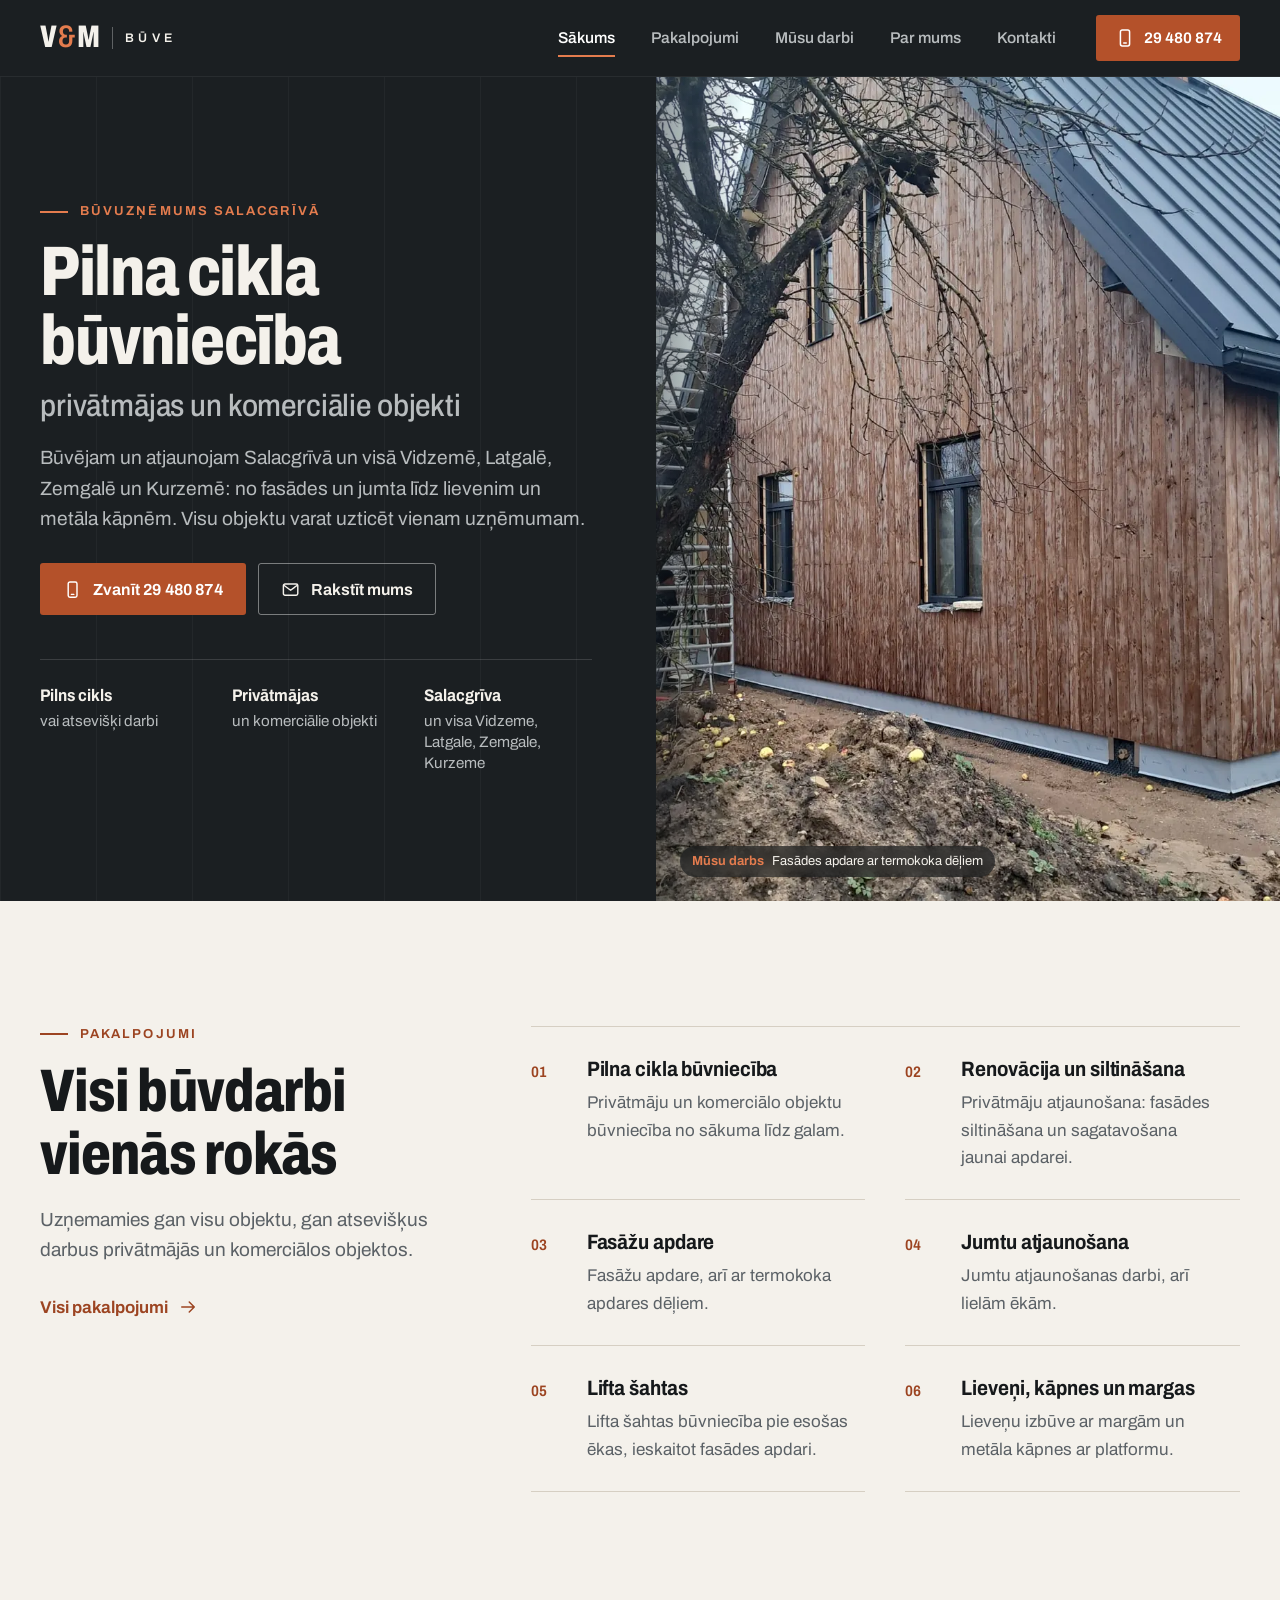
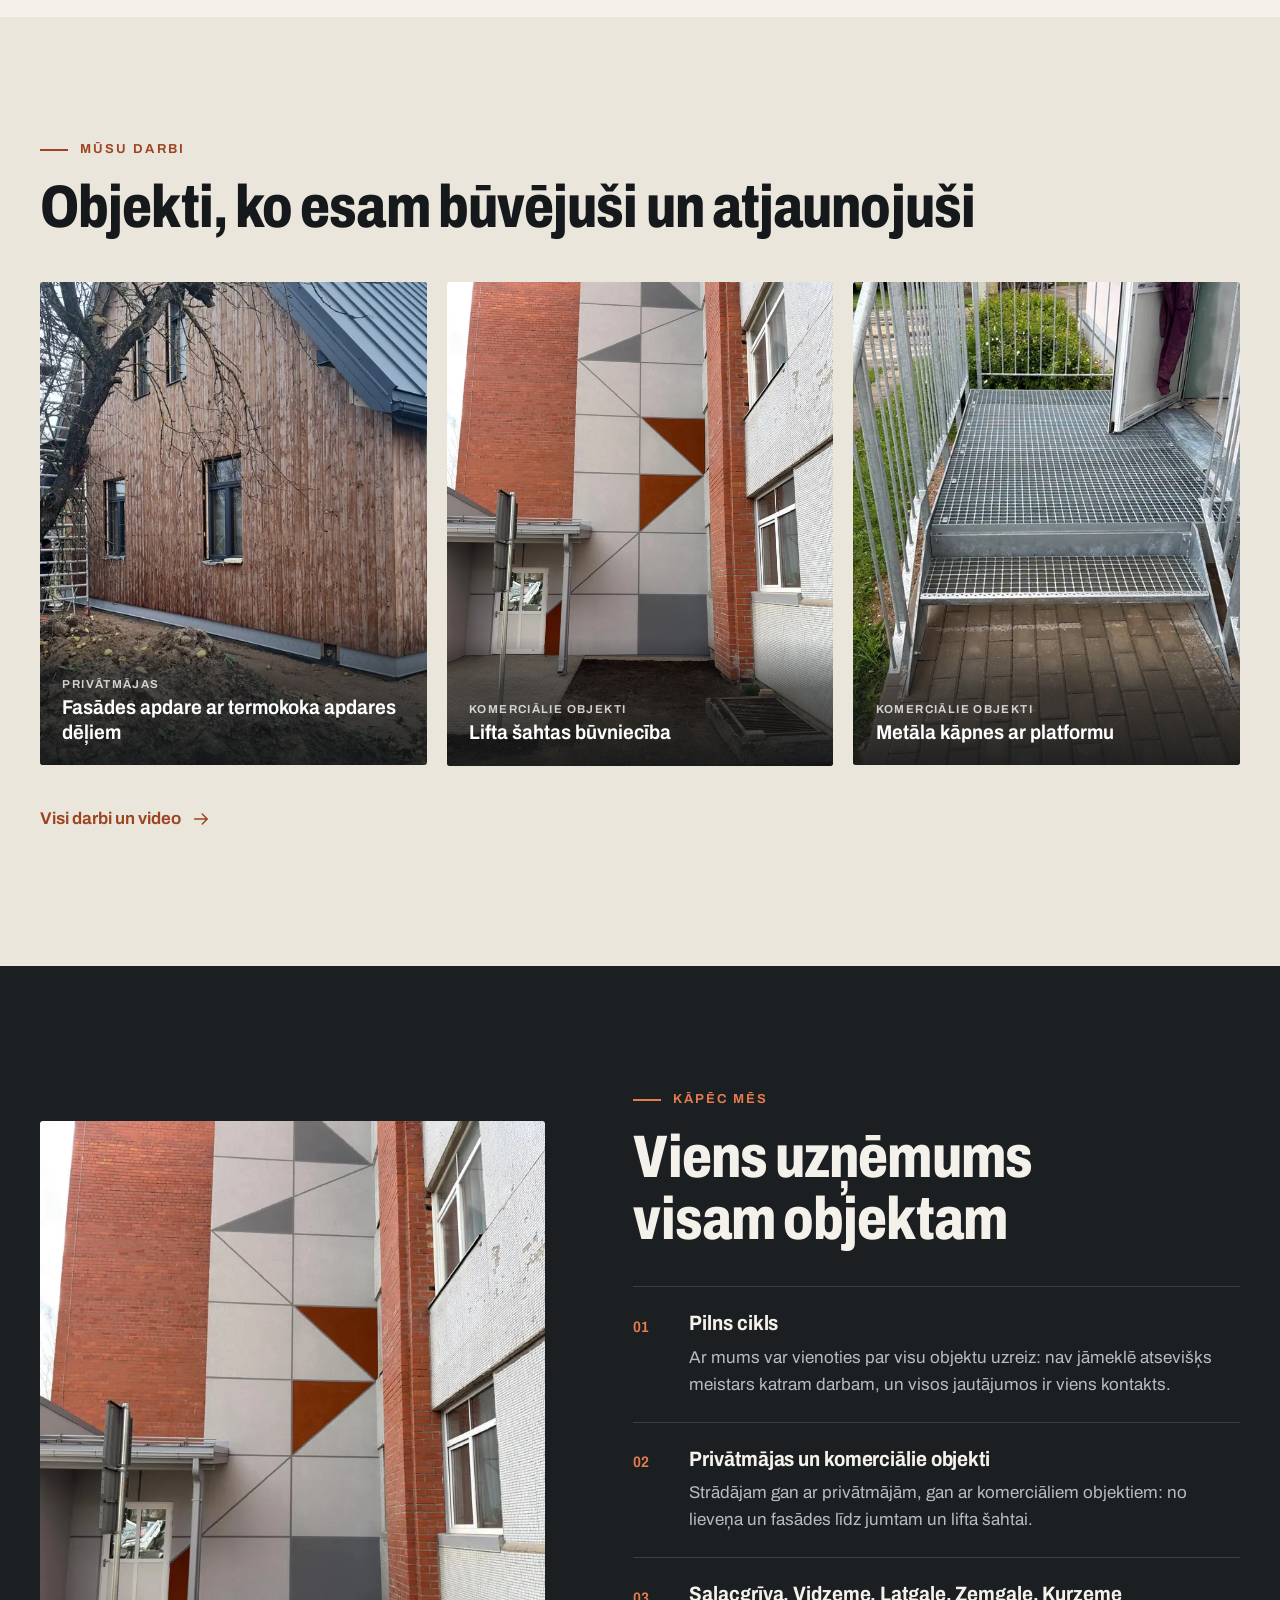
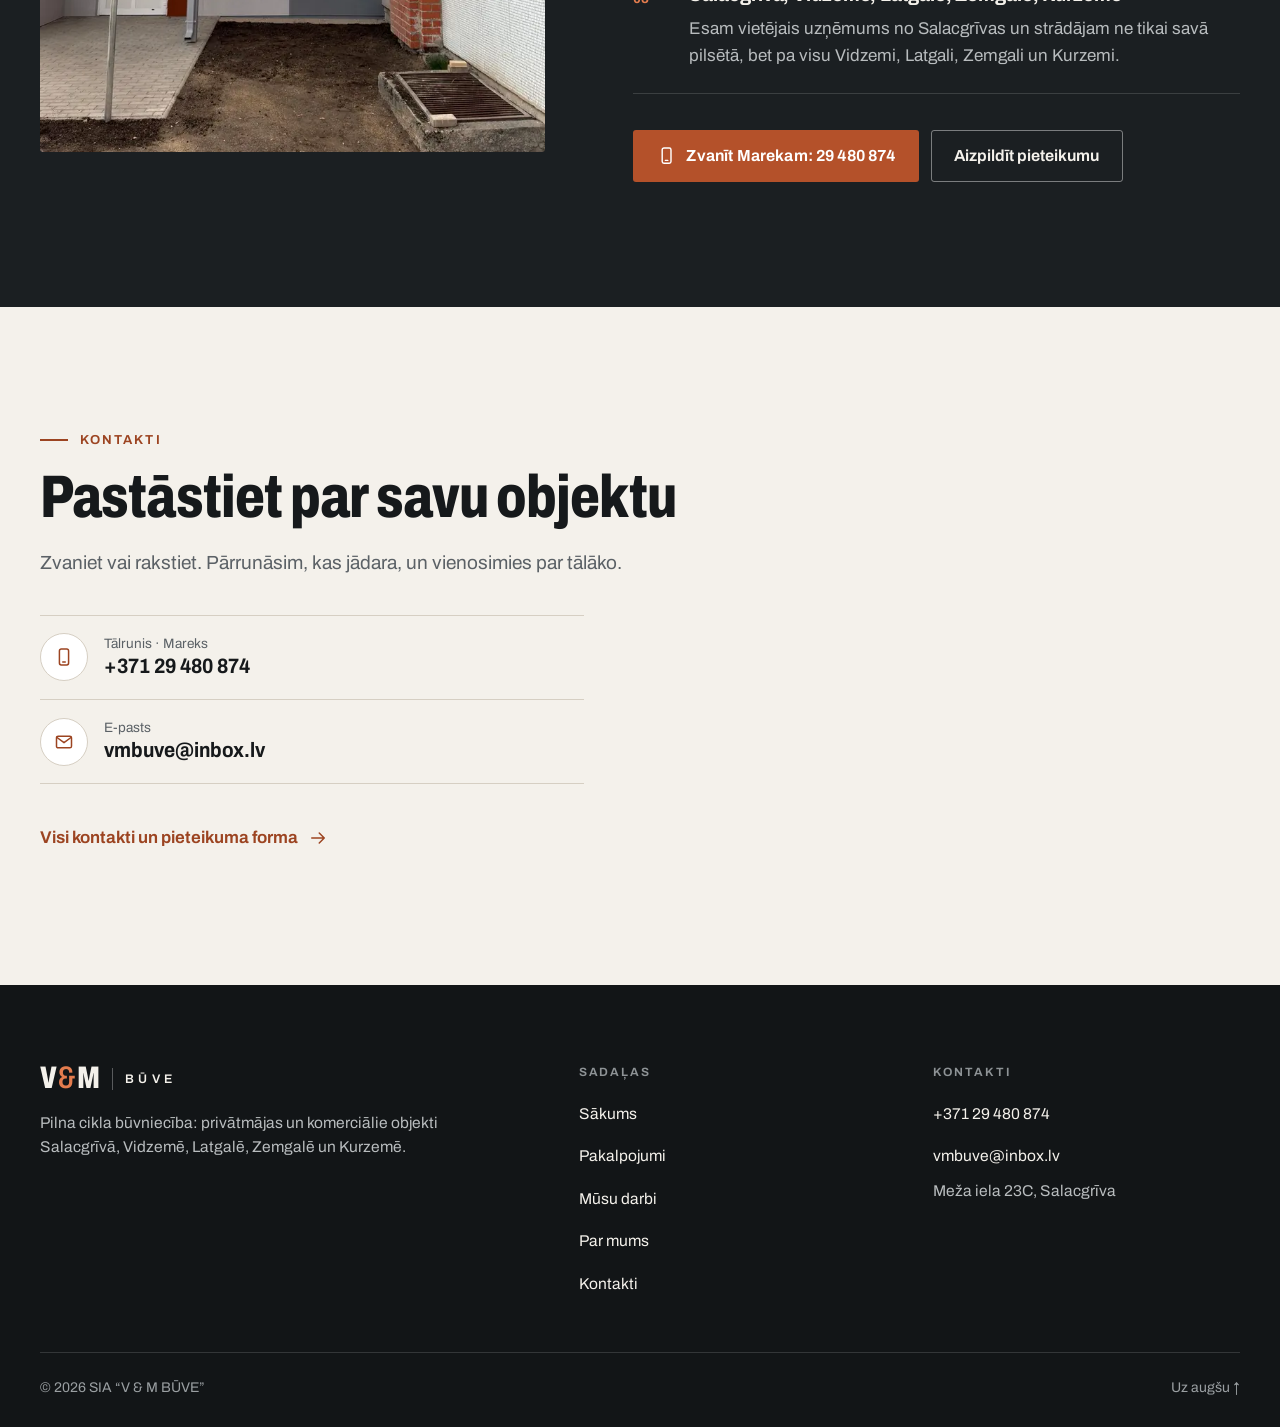
==== commit 6bf9c11f: "Add Kurzeme to the service area on every page (client request 20.10) Co-Authored-By: Claude Opus 5.5" ====
--- a/index.html
+++ b/index.html
@@ -4,8 +4,7 @@
   <meta charset="utf-8">
   <meta name="viewport" content="width=device-width, initial-scale=1, viewport-fit=cover">
   <title>V &amp; M Būve: pilna cikla būvniecība Salacgrīvā</title>
-  <meta name="description" content="SIA “V &amp; M BŪVE”: pilna cikla būvniecība Salacgrīvā, Vidzemē, Latgalē un Zemgalē: privātmājas un komerciālie objekti, renovācija, fasādes, jumti, lieveņi un metāla kāpnes. Tālr. 29 480 874.">
-  <meta name="robots" content="noindex">
+  <meta name="description" content="SIA “V &amp; M BŪVE”: pilna cikla būvniecība Salacgrīvā, Vidzemē, Latgalē, Zemgalē un Kurzemē: privātmājas un komerciālie objekti, renovācija, fasādes, jumti, lieveņi un metāla kāpnes. Tālr. 29 480 874.">
   <meta name="theme-color" content="#1b1f22">
   <meta name="format-detection" content="telephone=no">
 
@@ -13,9 +12,9 @@
   <meta property="og:locale" content="lv_LV">
   <meta property="og:site_name" content="V &amp; M Būve">
   <meta property="og:title" content="V &amp; M Būve: pilna cikla būvniecība Salacgrīvā">
-  <meta property="og:description" content="Privātmājas un komerciālie objekti Salacgrīvā, Vidzemē, Latgalē un Zemgalē: būvniecība, renovācija, fasādes, jumti, lieveņi un metāla kāpnes. Zvaniet: 29 480 874.">
-  <meta property="og:url" content="https://vasylian.com/vmbuve/">
-  <meta property="og:image" content="https://vasylian.com/vmbuve/assets/img/og-image.jpg">
+  <meta property="og:description" content="Privātmājas un komerciālie objekti Salacgrīvā, Vidzemē, Latgalē, Zemgalē un Kurzemē: būvniecība, renovācija, fasādes, jumti, lieveņi un metāla kāpnes. Zvaniet: 29 480 874.">
+  <meta property="og:url" content="https://vmbuve.lv/">
+  <meta property="og:image" content="https://vmbuve.lv/assets/img/og-image.jpg">
   <meta property="og:image:type" content="image/jpeg">
   <meta property="og:image:width" content="1200">
   <meta property="og:image:height" content="630">
@@ -49,7 +48,7 @@
       "addressLocality": "Salacgrīva",
       "addressCountry": "LV"
     },
-    "areaServed": ["Salacgrīva", "Vidzeme", "Latgale", "Zemgale"],
+    "areaServed": ["Salacgrīva", "Vidzeme", "Latgale", "Zemgale", "Kurzeme"],
     "contactPoint": {
       "@type": "ContactPoint",
       "name": "Mareks",
@@ -130,7 +129,7 @@
       <div class="hero-body">
         <p class="eyebrow">Būvuzņēmums Salacgrīvā</p>
         <h1 id="hero-title">Pilna cikla būvniecība<span class="sr-only">: </span><span class="hero-sub">privātmājas un komerciālie objekti</span></h1>
-        <p class="hero-lead">Būvējam un atjaunojam Salacgrīvā un visā Vidzemē, Latgalē un Zemgalē: no fasādes un jumta līdz lievenim un metāla kāpnēm. Visu objektu varat uzticēt vienam uzņēmumam.</p>
+        <p class="hero-lead">Būvējam un atjaunojam Salacgrīvā un visā Vidzemē, Latgalē, Zemgalē un Kurzemē: no fasādes un jumta līdz lievenim un metāla kāpnēm. Visu objektu varat uzticēt vienam uzņēmumam.</p>
         <div class="hero-actions">
           <a class="btn btn-primary btn-tel" href="tel:+37129480874">
             <svg class="icon" aria-hidden="true"><use href="#i-phone"/></svg>Zvanīt 29 480 874
@@ -142,7 +141,7 @@
         <ul class="hero-facts">
           <li><strong>Pilns cikls</strong>vai atsevišķi darbi</li>
           <li><strong>Privātmājas</strong>un komerciālie objekti</li>
-          <li><strong>Salacgrīva</strong>un visa Vidzeme, Latgale, Zemgale</li>
+          <li><strong>Salacgrīva</strong>un visa Vidzeme, Latgale, Zemgale, Kurzeme</li>
         </ul>
       </div>
     </section>
@@ -250,8 +249,8 @@
             </li>
             <li class="why-item">
               <span class="why-num" aria-hidden="true">03</span>
-              <h3>Salacgrīva, Vidzeme, Latgale, Zemgale</h3>
-              <p>Esam vietējais uzņēmums no Salacgrīvas un strādājam ne tikai savā pilsētā, bet pa visu Vidzemi, Latgali un Zemgali.</p>
+              <h3>Salacgrīva, Vidzeme, Latgale, Zemgale, Kurzeme</h3>
+              <p>Esam vietējais uzņēmums no Salacgrīvas un strādājam ne tikai savā pilsētā, bet pa visu Vidzemi, Latgali, Zemgali un Kurzemi.</p>
             </li>
           </ol>
           <div class="why-actions">
@@ -297,7 +296,7 @@
           <span class="brand-vm" aria-hidden="true">V<span class="brand-amp">&amp;</span>M</span>
           <span class="brand-buve" aria-hidden="true">Būve</span>
         </a>
-        <p>Pilna cikla būvniecība: privātmājas un komerciālie objekti Salacgrīvā, Vidzemē, Latgalē un Zemgalē.</p>
+        <p>Pilna cikla būvniecība: privātmājas un komerciālie objekti Salacgrīvā, Vidzemē, Latgalē, Zemgalē un Kurzemē.</p>
       </div>
       <nav aria-label="Lapas sadaļas">
         <p class="footer-title">Sadaļas</p>
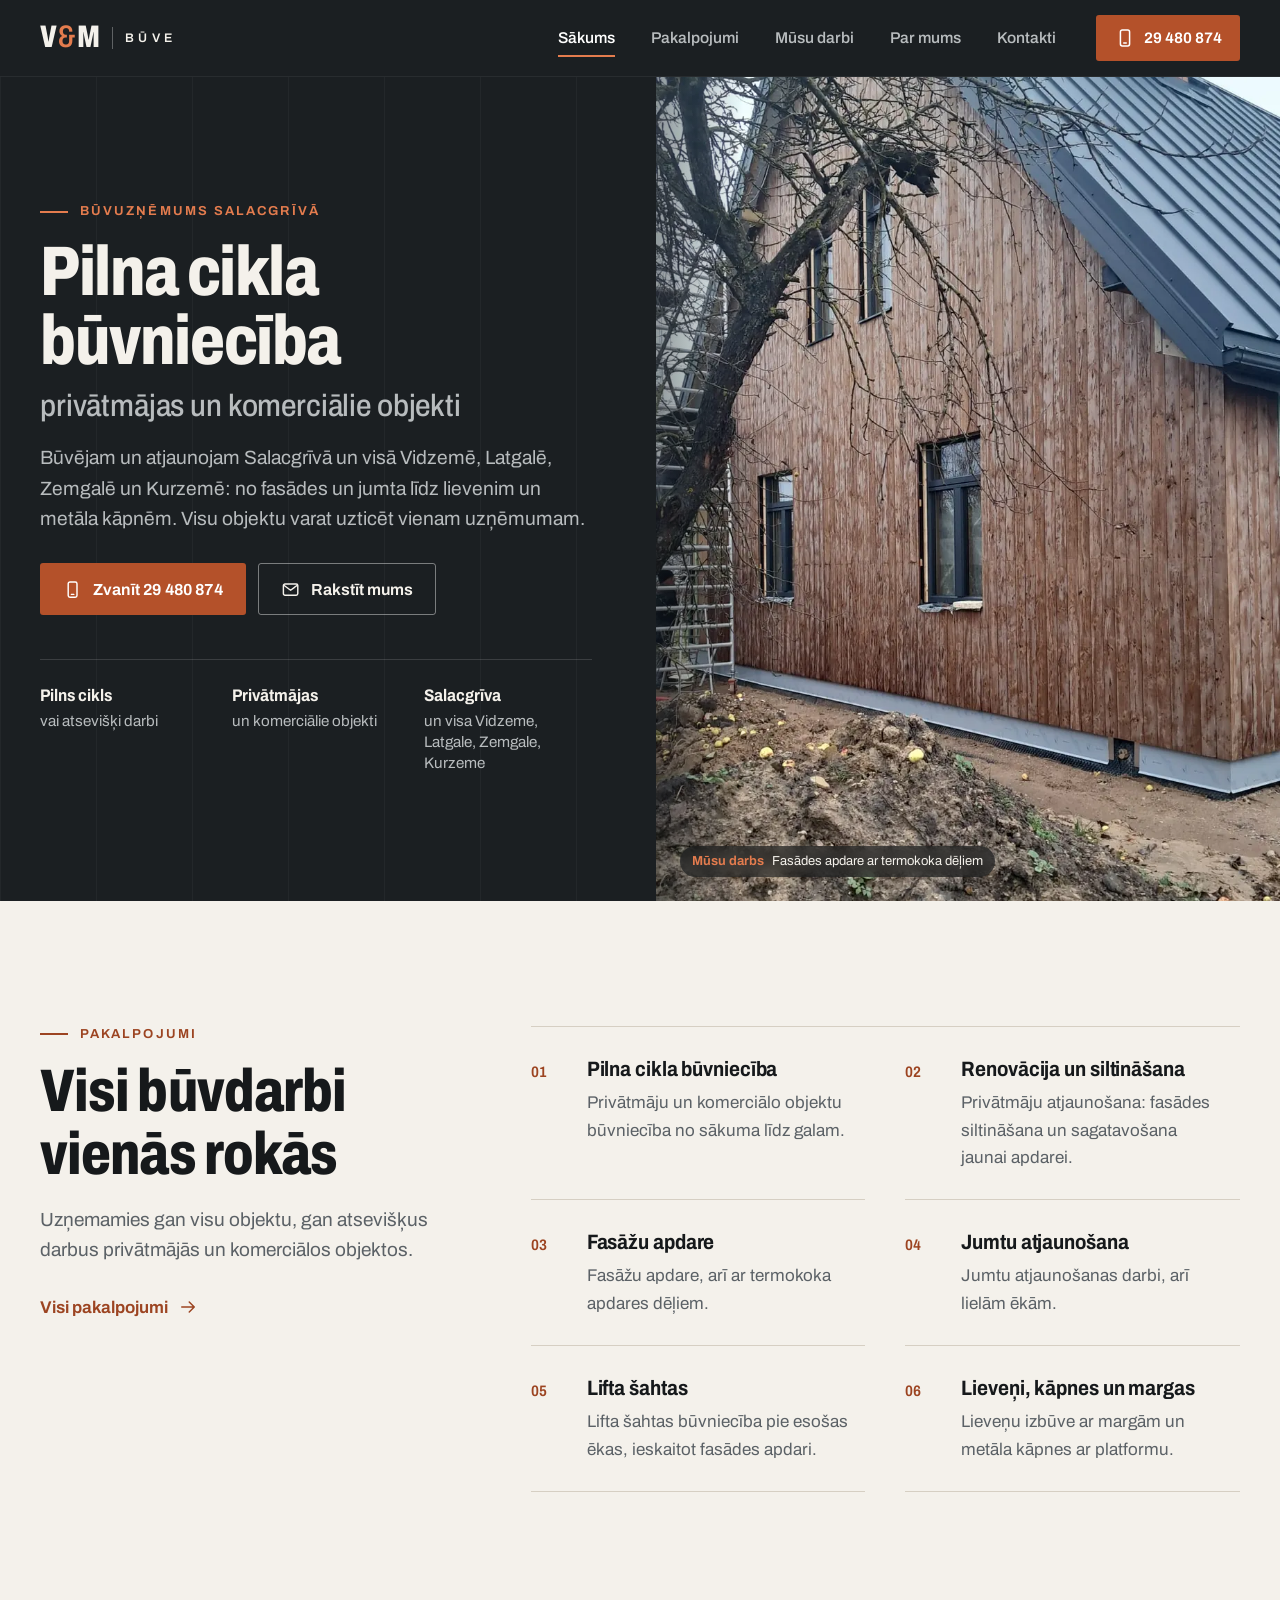
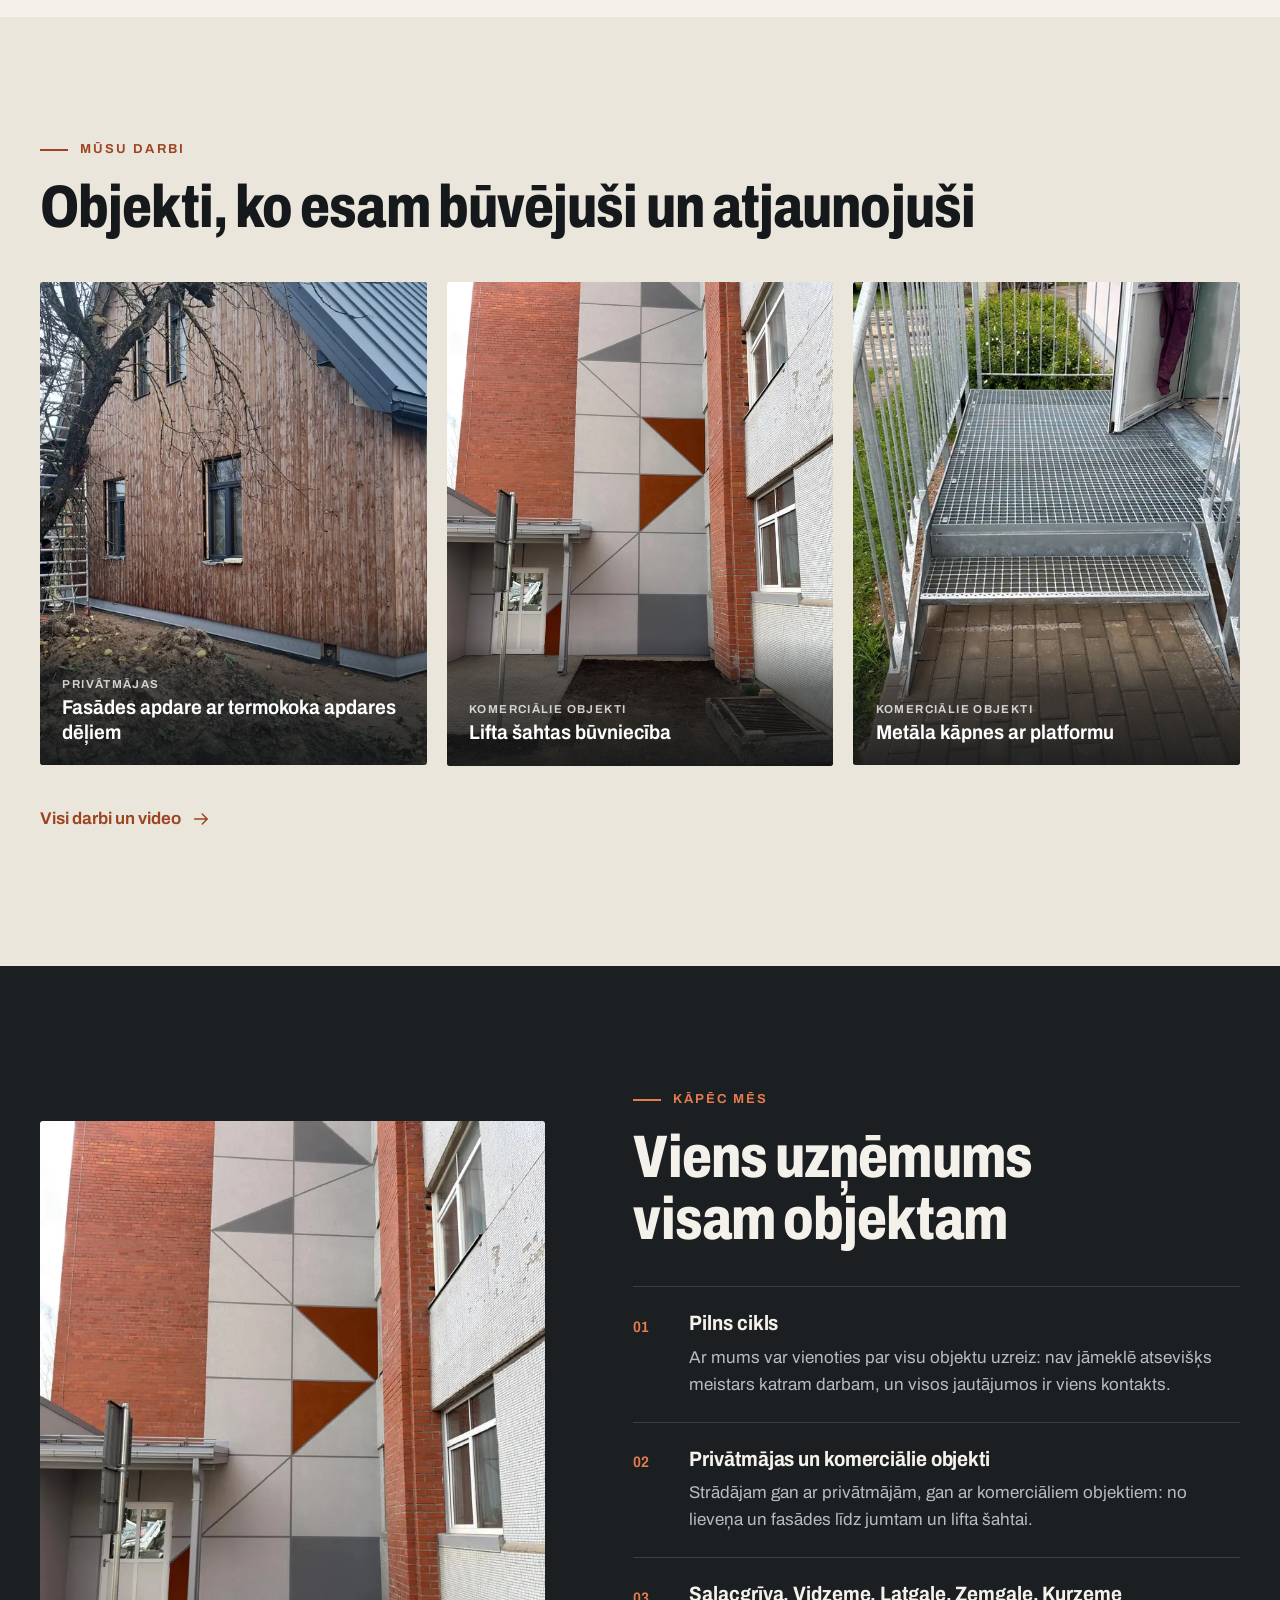
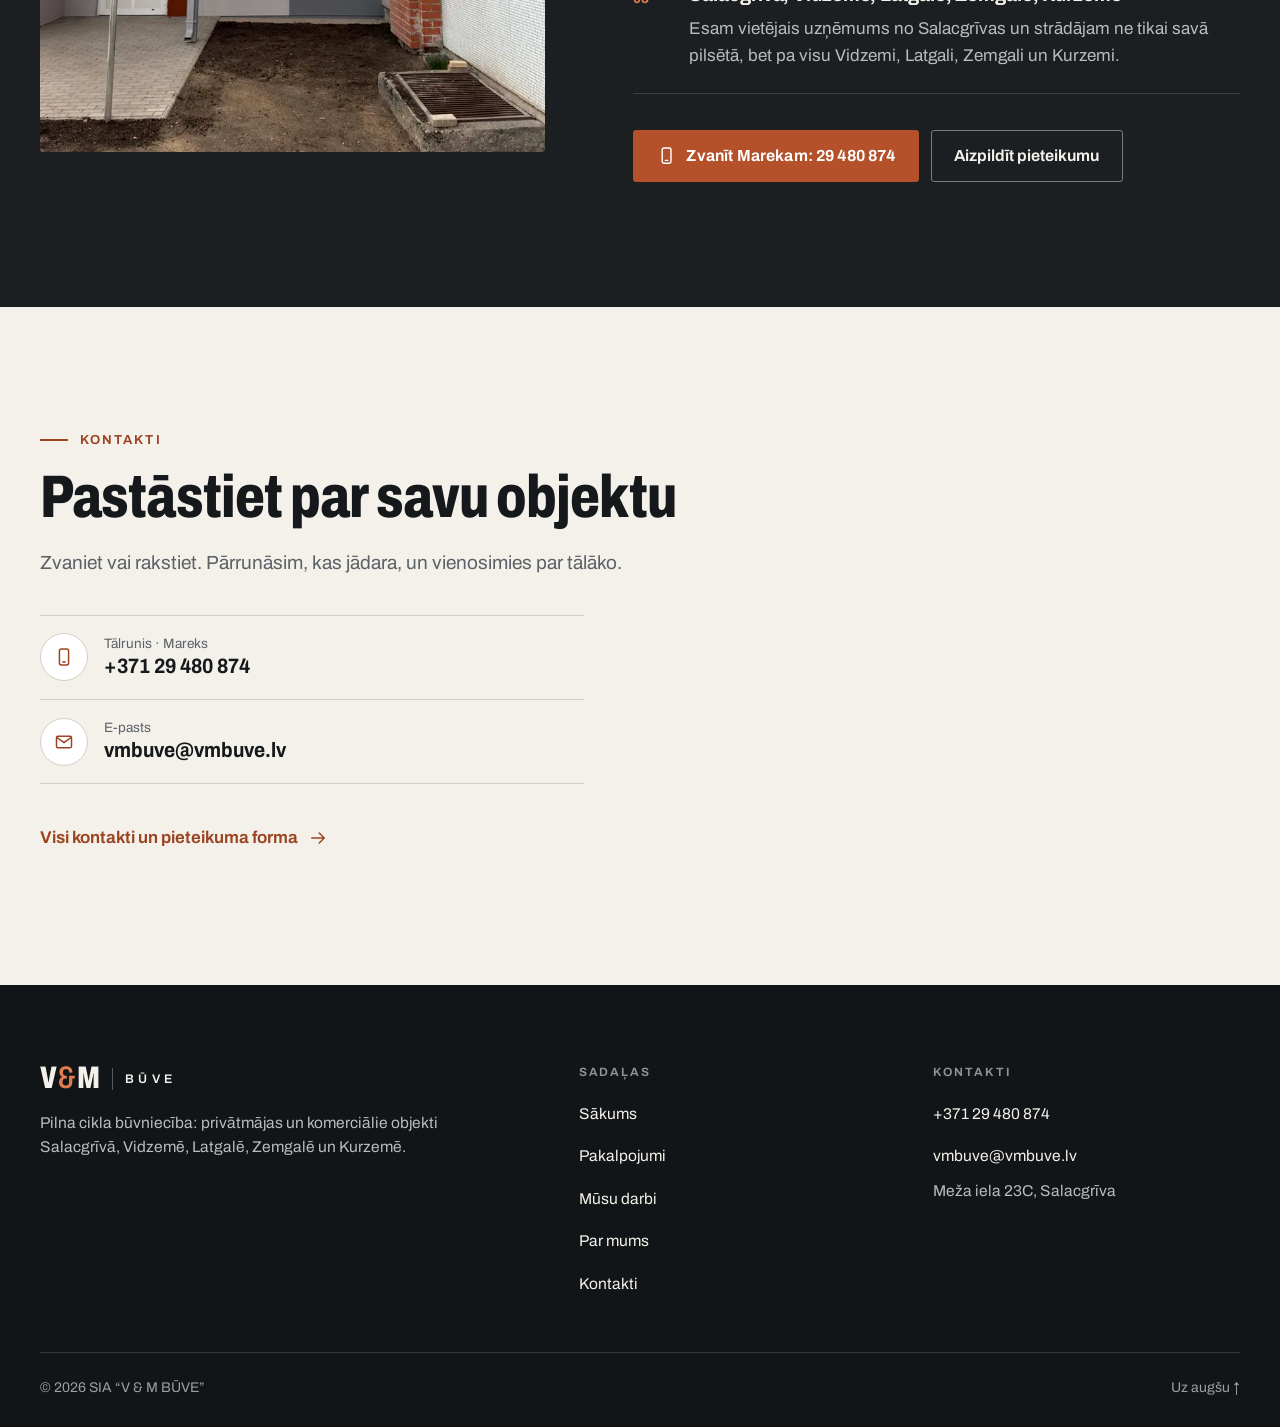
==== commit dd65ed82: "Contact e-mail is now vmbuve@vmbuve.lv on every page (forwards to vmbuve@inbox.lv, client request 20" ====
--- a/index.html
+++ b/index.html
@@ -41,7 +41,7 @@
     "legalName": "SIA \"V & M BŪVE\"",
     "description": "Pilna cikla būvniecība: privātmājas un komerciālie objekti.",
     "telephone": "+371 29480874",
-    "email": "vmbuve@inbox.lv",
+    "email": "vmbuve@vmbuve.lv",
     "address": {
       "@type": "PostalAddress",
       "streetAddress": "Meža iela 23C",
@@ -53,7 +53,7 @@
       "@type": "ContactPoint",
       "name": "Mareks",
       "telephone": "+371 29480874",
-      "email": "vmbuve@inbox.lv",
+      "email": "vmbuve@vmbuve.lv",
       "contactType": "customer service",
       "availableLanguage": "lv"
     }
@@ -95,8 +95,8 @@
           <a class="btn btn-primary btn-tel" href="tel:+37129480874">
             <svg class="icon" aria-hidden="true"><use href="#i-phone"/></svg>Zvanīt +371 29 480 874
           </a>
-          <a class="btn btn-ghost" href="mailto:vmbuve@inbox.lv">
-            <svg class="icon" aria-hidden="true"><use href="#i-mail"/></svg>vmbuve@inbox.lv
+          <a class="btn btn-ghost" href="mailto:vmbuve@vmbuve.lv">
+            <svg class="icon" aria-hidden="true"><use href="#i-mail"/></svg>vmbuve@vmbuve.lv
           </a>
         </div>
       </nav>
@@ -277,9 +277,9 @@
             </a>
           </li>
           <li>
-            <a class="contact-row" href="mailto:vmbuve@inbox.lv">
+            <a class="contact-row" href="mailto:vmbuve@vmbuve.lv">
               <span class="contact-ico"><svg class="icon" aria-hidden="true"><use href="#i-mail"/></svg></span>
-              <span><span class="contact-label">E-pasts</span><span class="contact-value">vmbuve@inbox.lv</span></span>
+              <span><span class="contact-label">E-pasts</span><span class="contact-value">vmbuve@vmbuve.lv</span></span>
             </a>
           </li>
         </ul>
@@ -312,7 +312,7 @@
         <p class="footer-title">Kontakti</p>
         <ul class="footer-links">
           <li><a href="tel:+37129480874">+371 29 480 874</a></li>
-          <li><a href="mailto:vmbuve@inbox.lv">vmbuve@inbox.lv</a></li>
+          <li><a href="mailto:vmbuve@vmbuve.lv">vmbuve@vmbuve.lv</a></li>
           <li>Meža iela 23C, Salacgrīva</li>
         </ul>
       </div>
